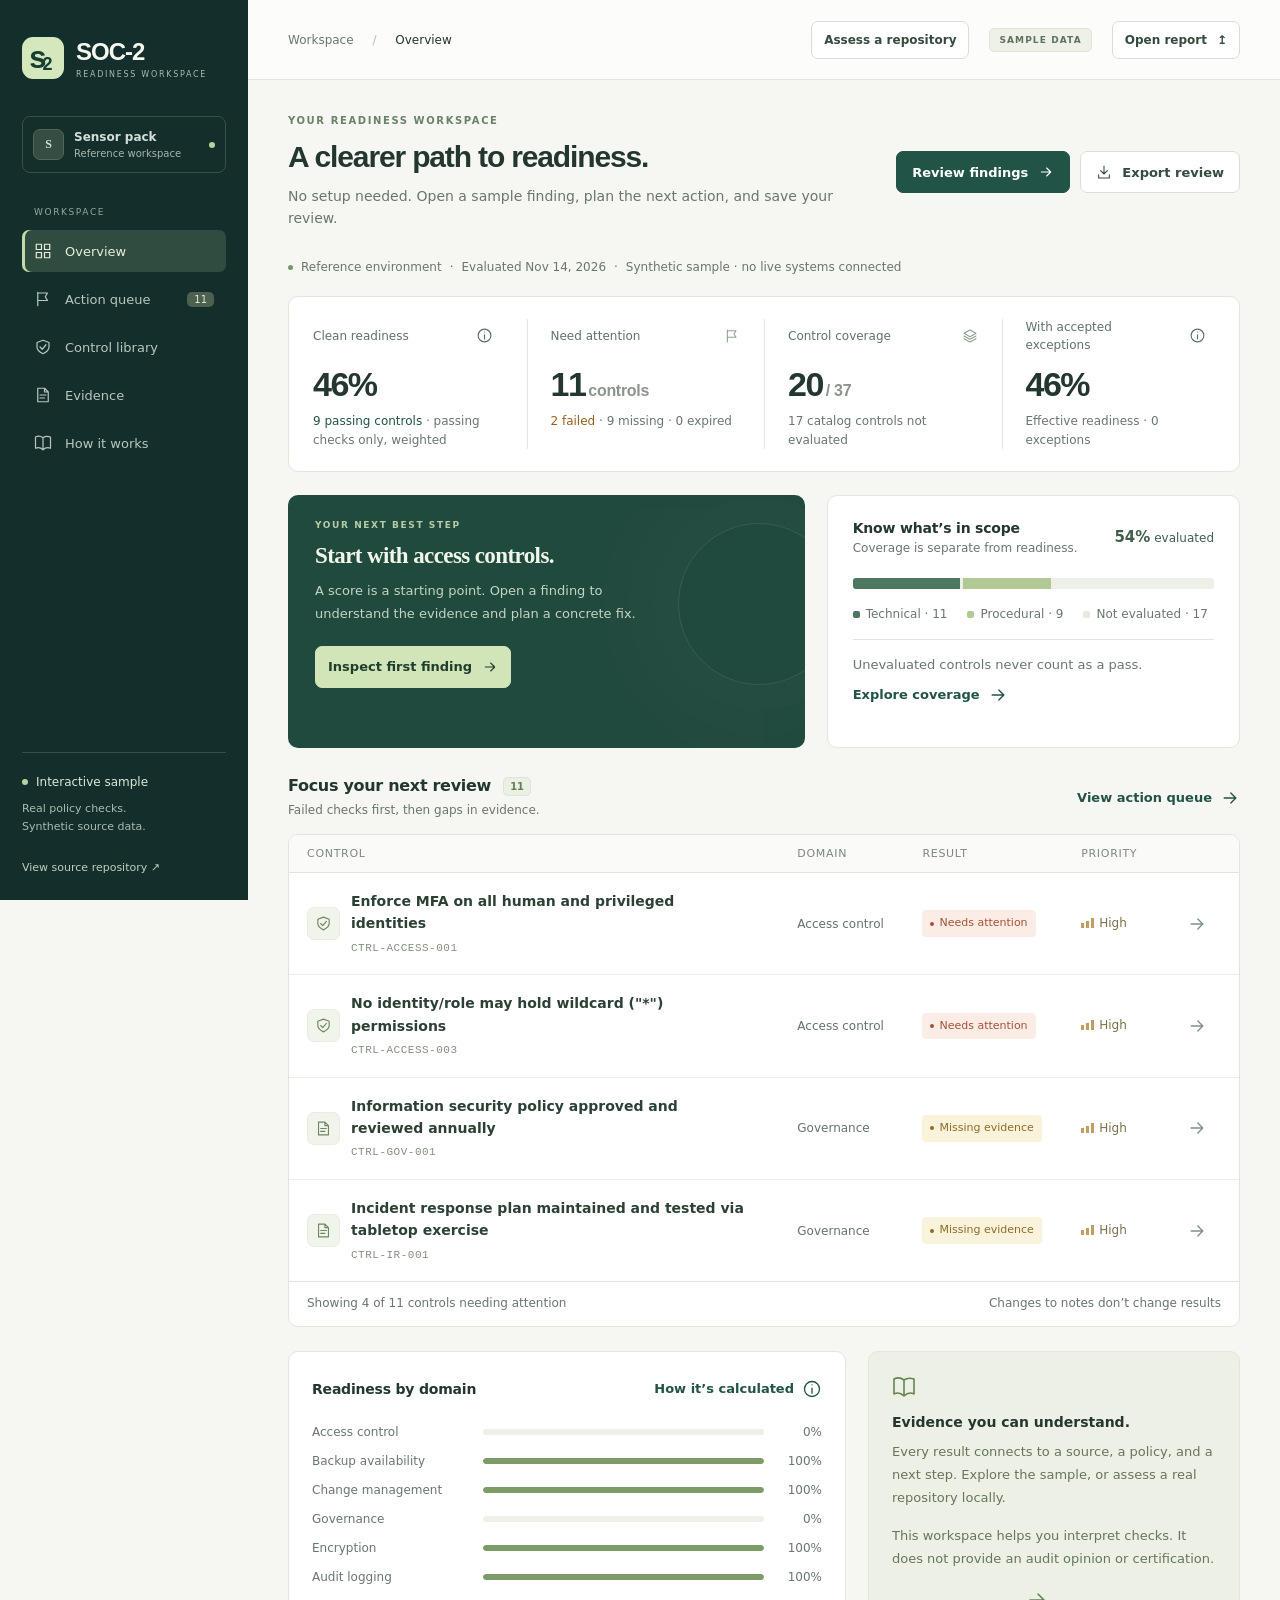
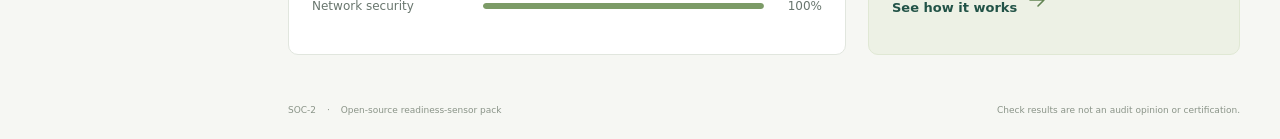
==== demo/index.html @ d4398d5b "Add private local GitHub repository assessment workflow" ====
<!doctype html>
<html lang="en">
<head>
  <meta charset="utf-8">
  <meta name="viewport" content="width=device-width, initial-scale=1">
  <meta name="theme-color" content="#142e2b">
  <meta name="description" content="A clear path from policy findings to your next fix. Explore the SOC-2 readiness-sensor pack with traceable sample evidence.">
  <title>SOC-2 · Readiness workspace</title>
  <link rel="icon" href="./favicon.svg" type="image/svg+xml">
  <link rel="stylesheet" href="./styles.css">
  <script type="module" src="./app.js"></script>
</head>
<body>
  <a class="skip-link" href="#main">Skip to workspace</a>
  <aside class="sidebar" aria-label="Workspace navigation">
    <a class="brand" href="#overview"><span class="brand-symbol">s<span>2</span></span><span>SOC-2<span class="brand-sub">READINESS WORKSPACE</span></span></a>
    <div class="workspace-label"><span class="workspace-avatar">S</span><span>Sensor pack<span>Reference workspace</span></span><span class="workspace-dot"></span></div>
    <p class="nav-label">WORKSPACE</p>
    <nav id="navigation"></nav>
    <div class="sidebar-bottom"><div class="sample-mark"><span></span> Interactive sample</div><p>Real policy checks.<br>Synthetic source data.</p><a href="https://github.com/SafetyMP/SOC-2" target="_blank" rel="noreferrer">View source repository <span aria-hidden="true">↗</span></a></div>
  </aside>
  <div class="shell">
    <header class="topbar"><div class="breadcrumb">Workspace <span>/</span> <strong id="breadcrumb">Overview</strong></div><div class="topbar-actions"><button class="button secondary small" data-action="assess">Assess a repository</button><span class="demo-pill" id="mode-pill">SAMPLE DATA</span><button class="button secondary small" id="import-button">Open report <span aria-hidden="true">↥</span></button><input id="import-file" type="file" accept="application/json,.json" hidden></div></header>
    <main id="main" tabindex="-1"><div class="loading">Opening your readiness workspace…</div></main>
    <footer class="page-footer"><span>SOC-2 <span class="footer-dot">·</span> Open-source readiness-sensor pack</span><span>Check results are not an audit opinion or certification.</span></footer>
  </div>
  <dialog id="detail" aria-labelledby="detail-title"></dialog>
  <dialog id="help" aria-labelledby="help-title"></dialog>
  <div id="toast" role="status" aria-live="polite"></div>
  <noscript><p class="no-script">Enable JavaScript to explore this workspace. The <a href="./data/sample-report.json">sample report</a> is also available as JSON.</p></noscript>
</body>
</html>
---- demo/styles.css ----
:root{--ink:#243630;--muted:#69766e;--green:#225347;--lime:#d2e6ba;--paper:#f6f7f3;--line:#e1e6de;--white:#fff;--amber:#92601e;--red:#a14335;--sidebar:248px;font-family:system-ui,-apple-system,BlinkMacSystemFont,'Segoe UI',sans-serif;color:var(--ink);font-synthesis:none;background:var(--paper)}*{box-sizing:border-box}body{margin:0}button,input,select,textarea{font:inherit}button,a,input,select,textarea{-webkit-tap-highlight-color:transparent}button,a{touch-action:manipulation}button{cursor:pointer}a{color:inherit}button:focus-visible,a:focus-visible,input:focus-visible,select:focus-visible,textarea:focus-visible{outline:3px solid #6d9684;outline-offset:4px}button:disabled{cursor:default}svg{width:20px;height:20px;flex-shrink:0;vertical-align:middle;fill:none;stroke:currentColor;stroke-width:1.6;stroke-linecap:round;stroke-linejoin:round}.sidebar{position:fixed;inset:0 auto 0 0;width:var(--sidebar);background:#142e2b;color:#d4dfd9;display:flex;flex-direction:column;padding:37px 22px 26px;z-index:10}.brand{display:flex;gap:12px;align-items:center;text-decoration:none;font-family:Manrope,sans-serif;font-weight:750;font-size:24px;color:#f6f8ef;letter-spacing:-1px}.brand-symbol{height:42px;width:42px;background:#d4e7bd;color:#183e32;border-radius:11px;display:flex;align-items:center;justify-content:center;font-weight:800;font-size:31px;letter-spacing:-4px;padding-right:4px}.brand-symbol span{font-size:18px;transform:translateY(6px);letter-spacing:0}.brand-sub{display:block;font:8px system-ui,-apple-system,BlinkMacSystemFont,'Segoe UI',sans-serif;letter-spacing:1.7px;margin-top:4px;color:#a6bbb1}.workspace-label{margin:37px 0 34px;display:flex;align-items:center;gap:10px;border:1px solid #38504a;border-radius:8px;padding:12px 10px;font-size:12px;font-weight:600}.workspace-label>span:nth-child(2)>span{display:block;color:#a5b8af;font-size:10px;font-weight:400;margin-top:4px}.workspace-avatar{background:#344e43;border:1px solid #526657;border-radius:7px;width:31px;height:31px;display:grid;place-items:center;font-family:Manrope}.workspace-dot,.sample-mark span{width:6px;height:6px;border-radius:50%;background:#b6d29e;margin-left:auto}.nav-label{font-size:9px;color:#91a99e;letter-spacing:1.6px;margin:0 12px 13px}nav{display:grid;gap:6px}nav a{display:flex;gap:13px;align-items:center;text-decoration:none;font-size:13px;padding:12px;border-radius:7px;color:#b7c7be}nav a:hover{background:#223e36;color:white}nav a.active{background:#304b40;color:#e6efda;box-shadow:inset 3px 0 #c4dba9}nav a svg{width:18px;height:18px}nav .count{font-size:10px;margin-left:auto;background:#4e6050;color:#e5edda;padding:2px 7px;border-radius:5px}.sidebar-bottom{margin-top:auto;border-top:1px solid #375047;padding-top:22px}.sample-mark{font-size:12px;color:#dde8d6;display:flex;gap:8px;align-items:center}.sample-mark span{margin:0}.sidebar-bottom p{font-size:11px;line-height:1.7;color:#a9bcb0}.sidebar-bottom a{display:flex;justify-content:space-between;font-size:11px;text-decoration:none;color:#bdd1bd;margin-top:24px}.shell{margin-left:var(--sidebar)}.topbar{height:80px;display:flex;justify-content:space-between;align-items:center;padding:0 40px;border-bottom:1px solid var(--line);background:rgba(255,255,255,.65)}.breadcrumb{font-size:12px;color:var(--muted)}.breadcrumb span{margin:0 15px;color:#b6bfb7}.breadcrumb strong{font-weight:500;color:var(--ink)}.topbar-actions{display:flex;align-items:center;gap:20px}.demo-pill{font-size:9px;letter-spacing:1.1px;font-weight:700;color:#5e725e;background:#edf1e7;border:1px solid #dde5d5;border-radius:5px;padding:6px 9px}.button{border:1px solid var(--green);background:var(--green);color:white;border-radius:7px;display:inline-flex;gap:10px;align-items:center;justify-content:center;padding:11px 15px;font-size:12px;font-weight:550;text-decoration:none;transition:background .15s,transform .15s}.button:hover{background:#163e32;transform:translateY(-1px)}.button.secondary{background:white;border-color:#d8dfd5;color:#344b3e}.button.secondary:hover{background:#eff3eb}.button.small{padding:8px 12px;font-size:11px}.button.light{background:#d1e5b9;color:#203d2c;border-color:#d1e5b9}.button.light:hover{background:#e0efcf}.button svg{width:16px;height:16px}.text-button{border:0;background:none;padding:4px 0;color:var(--green);font-size:12px;font-weight:600;text-decoration:none;display:inline-flex;align-items:center;gap:8px}.text-button:hover{text-decoration:underline}main{max-width:1512px;margin:auto;padding:35px 40px 30px;min-height:calc(100vh - 136px)}.eyebrow{font-size:10px;letter-spacing:1.6px;font-weight:600;color:#68826b;margin:0 0 12px;text-transform:uppercase}.page-heading{display:flex;align-items:center;justify-content:space-between;gap:18px;margin-bottom:28px}.page-heading h1{font-family:Manrope,sans-serif;font-size:30px;font-weight:650;letter-spacing:-1.15px;margin:0 0 9px;line-height:1.25}.page-heading p{font-size:12px;color:var(--muted);margin:0;line-height:1.6}.heading-actions{display:flex;gap:10px;flex-shrink:0}.snapshot-line{display:flex;gap:8px;align-items:center;font-size:10px;color:var(--muted);margin:0 0 18px}.snapshot-line .dot{width:5px;height:5px;background:#76976b;border-radius:50%}.metrics{display:grid;grid-template-columns:repeat(4,minmax(0,1fr));background:white;border:1px solid var(--line);border-radius:10px;margin-bottom:23px;overflow:hidden}.metric{padding:21px 24px;position:relative}.metric+.metric:before{content:'';position:absolute;left:0;top:22px;bottom:22px;border-left:1px solid var(--line)}.metric-label{display:flex;align-items:center;justify-content:space-between;font-size:11px;color:#607267;margin-bottom:17px;gap:8px}.metric-label svg{width:16px;color:#8fa08f}.metric-value{font-family:Manrope,sans-serif;font-size:34px;font-weight:600;letter-spacing:-1.5px;line-height:1;margin-bottom:11px}.metric-value span{font-size:16px;color:#8b958b;letter-spacing:-.3px;margin-left:3px}.metric-note{font-size:10px;color:var(--muted);line-height:1.5}.metric-note .warm{color:var(--amber)}.metric-note .good{color:var(--green)}.hero-grid{display:grid;grid-template-columns:1.25fr 1fr;gap:22px;margin-bottom:28px}.focus-card{background:#214a3e;border-radius:10px;color:#f0f6e9;padding:25px 27px;position:relative;overflow:hidden;min-height:213px}.focus-card:after{content:'';position:absolute;width:160px;height:160px;border:1px solid #62806a;border-radius:50%;right:-35px;top:28px;opacity:.35;box-shadow:0 0 0 25px #ffffff05,0 0 0 50px #ffffff04,0 0 0 75px #ffffff03;pointer-events:none}.focus-card .eyebrow{color:#b5cda7;font-size:9px;position:relative;z-index:1}.focus-card h2{font-family:Manrope;font-weight:550;font-size:23px;letter-spacing:-.6px;margin:13px 0 10px;position:relative;z-index:1}.focus-card p{font-size:12px;line-height:1.8;color:#c3d4c5;max-width:345px;margin:0 0 20px;position:relative;z-index:1}.focus-card .button{position:relative;z-index:1;font-size:11px;padding:9px 12px}.panel{border:1px solid var(--line);border-radius:10px;background:white;overflow:hidden}.coverage-card{padding:24px 25px}.panel-heading{display:flex;align-items:center;justify-content:space-between;gap:15px}.panel-heading h2{font-size:14px;font-weight:600;letter-spacing:-.2px;margin:0}.panel-heading p{font-size:10px;color:var(--muted);margin:5px 0 0}.coverage-total{font-size:12px;color:#425e4a}.coverage-total strong{font-size:15px}.coverage-bar{height:11px;background:#edf0e8;display:flex;border-radius:3px;overflow:hidden;margin:23px 0 18px;gap:3px}.coverage-bar span{background:#4c785f}.coverage-bar span:nth-child(2){background:#b1c994}.legend{display:flex;flex-wrap:wrap;gap:12px 20px;font-size:10px;color:var(--muted)}.legend span{display:flex;align-items:center;gap:6px}.legend i{width:7px;height:7px;background:#4c785f;border-radius:2px}.legend span:nth-child(2) i{background:#b1c994}.legend span:nth-child(3) i{background:#e6ebdf}.coverage-card>.muted{border-top:1px solid var(--line);padding-top:15px;margin-top:18px;font-size:10px;line-height:1.6}.muted{color:var(--muted)}.section-heading{display:flex;justify-content:space-between;align-items:center;gap:10px;margin-bottom:14px}.section-heading h2{font-size:16px;font-weight:600;letter-spacing:-.3px;margin:0}.section-heading p{color:var(--muted);font-size:11px;margin:6px 0 0}.section-heading .number{font-size:10px;border:1px solid #dee4d8;background:#eaf0e3;color:#667c55;border-radius:5px;padding:3px 6px;margin-left:7px;vertical-align:middle}.table-wrap{overflow-x:auto}.control-table{width:100%;border-collapse:collapse;text-align:left}.control-table th{background:#fafbf8;color:#7b897e;font-size:9px;font-weight:500;letter-spacing:.7px;text-transform:uppercase;padding:12px 18px;border-bottom:1px solid var(--line)}.control-table td{padding:17px 18px;border-bottom:1px solid #edf0e9;font-size:11px;color:#647467}.control-table tr:last-child td{border-bottom:0}.control-table tr:hover td{background:#fafcf7}.control-title{border:0;background:none;padding:0;text-align:left;font-size:12px;font-weight:550;color:#2c4134;max-width:400px;line-height:1.5}.control-title:hover{color:#527d3c;text-decoration:underline}.control-id{display:block;font-size:9px;letter-spacing:.5px;color:#82907f;font-family:monospace;margin-top:5px}.control-title-row{display:flex;align-items:center;gap:11px}.control-icon{height:33px;width:33px;background:#f1f4eb;border:1px solid #e7eddf;border-radius:7px;color:#6d8660;display:grid;place-items:center;flex-shrink:0}.control-icon svg{width:17px;height:17px}.status{display:inline-flex;align-items:center;gap:5px;white-space:nowrap;font-size:9px;font-weight:500;padding:5px 7px;border-radius:4px;background:#f0f2ed;color:#62735d}.status:before{content:'';height:4px;width:4px;border-radius:50%;background:currentColor}.status.fail{color:#a35136;background:#fbede5}.status.missing,.status.expired{color:#8e6b24;background:#faf3dc}.status.pass{color:#44704b;background:#edf4e7}.status.exception{color:#655992;background:#efedf7}.status.unwired{color:#778376;background:#f0f2ee}.criticality{display:inline-flex;align-items:center;gap:5px;font-size:10px;color:#7c6f4c}.criticality i{display:inline-flex;align-items:end;gap:2px;height:10px}.criticality b{display:block;width:3px;background:#c19d60;height:5px}.criticality b:nth-child(2){height:7px}.criticality b:nth-child(3){height:10px}.criticality.medium b:last-child{background:#e4e6dd}.row-open{border:0;background:none;color:#7f9180;padding:8px}.row-open:hover{color:var(--green)}.table-footer{display:flex;justify-content:space-between;align-items:center;padding:12px 18px;border-top:1px solid var(--line);font-size:10px;color:var(--muted)}.bottom-grid{display:grid;grid-template-columns:1.5fr 1fr;gap:22px;margin-top:24px}.domain-panel{padding:23px}.domain-list{display:grid;gap:15px;margin-top:22px}.domain-row{display:grid;grid-template-columns:145px 1fr 42px;align-items:center;gap:16px;font-size:10px;color:var(--muted)}.mini-bar{height:6px;background:#edf0e7;border-radius:10px;overflow:hidden}.mini-bar span{display:block;height:100%;background:#7c9b67;border-radius:10px}.domain-row strong{font-size:10px;text-align:right;font-weight:500}.explain-card{background:#edf1e5;border:1px solid #e0e8d4;border-radius:10px;padding:23px;display:flex;flex-direction:column}.explain-card svg{color:#638453;width:24px;height:24px;margin-bottom:15px}.explain-card h2{font-size:14px;font-weight:550;margin:0 0 10px}.explain-card p{font-size:11px;color:#65755e;line-height:1.8;margin:0 0 14px}.explain-card .text-button{margin-top:auto}.page-footer{max-width:1512px;display:flex;justify-content:space-between;gap:20px;margin:auto;padding:20px 40px 24px;font-size:9px;color:#8a9488}.footer-dot{padding:0 8px}.filter-bar{display:flex;align-items:center;gap:12px;padding:16px;border-bottom:1px solid var(--line);flex-wrap:wrap}.search-wrap{flex:1;min-width:200px;position:relative}.search-wrap svg{position:absolute;left:12px;top:11px;width:16px;color:#85957f}.search-wrap input{width:100%;padding:10px 12px 10px 36px;border:1px solid #dfe5d9;border-radius:6px;background:#fcfdfb;font-size:11px;color:var(--ink)}select{background:white;color:var(--ink);border:1px solid #dfe5d9;border-radius:6px;padding:9px 28px 9px 10px;font-size:11px;max-width:100%}.tabs{display:flex;gap:7px;margin-bottom:20px;flex-wrap:wrap}.tab{border:1px solid #dfe5d9;background:white;border-radius:6px;padding:8px 12px;color:#61725b;font-size:11px}.tab.active{border-color:#698759;background:#eaf1e1;color:#3b5f34}.empty{padding:65px 20px;text-align:center}.empty h2{font-size:20px;font-weight:550}.empty p{font-size:12px;color:var(--muted);margin-bottom:22px}.notice{border:1px solid #e2e8d9;background:#eef3e7;border-radius:8px;padding:15px 18px;font-size:11px;color:#59704c;line-height:1.7;margin-bottom:22px;display:flex;gap:12px}.notice svg{margin-top:1px;flex-shrink:0}.evidence-cards,.guide-grid{display:grid;grid-template-columns:repeat(3,minmax(0,1fr));gap:18px}.evidence-card,.guide-card{padding:23px}.evidence-card h2,.guide-card h2{font-size:15px;font-weight:550;line-height:1.5;margin:14px 0 8px}.evidence-card p,.guide-card p{font-size:11px;color:var(--muted);line-height:1.8}.evidence-card>svg,.guide-card>svg{color:#658358;width:24px;height:24px}.evidence-value{font-family:Manrope;font-size:34px;margin:20px 0 6px}.info-list{margin:20px 0 0;padding:0;list-style:none;display:grid;gap:12px;font-size:11px}.info-list li{display:flex;justify-content:space-between;gap:12px;border-bottom:1px solid #eef0e9;padding-bottom:12px}.info-list li span{color:var(--muted)}.guide-step{font-family:Manrope;font-size:11px;color:#839978;margin-bottom:10px}.guide-card pre,.code-block{padding:13px;border:1px solid var(--line);background:#f5f7f1;border-radius:6px;font-size:10px;overflow:auto;line-height:1.8;white-space:pre-wrap;overflow-wrap:anywhere}.guide-note{margin-top:25px;padding:25px}.guide-note h2{font-size:16px;font-weight:550}.guide-note p,.guide-note li{font-size:12px;line-height:1.8;color:var(--muted)}.guide-note li{margin-bottom:8px}dialog{border:1px solid #d9e1d2;border-radius:14px;background:#fff;color:var(--ink);padding:0;width:min(690px,calc(100% - 32px));max-height:90vh;box-shadow:0 25px 80px #102e2840}dialog::backdrop{background:#0e211c70;backdrop-filter:blur(3px)}.dialog-header{padding:25px 28px;border-bottom:1px solid var(--line);position:sticky;top:0;background:#fff;z-index:2}.dialog-top{display:flex;align-items:center;justify-content:space-between;margin-bottom:12px}.dialog-header h2{font:600 23px/1.4 Manrope,sans-serif;letter-spacing:-.5px;margin:0}.close-button{border:1px solid var(--line);background:white;border-radius:6px;width:31px;height:31px;display:grid;place-items:center;color:#61745a}.close-button:hover{background:#eef2e8}.dialog-body{padding:25px 28px}.dialog-body h3{font-size:12px;margin:24px 0 10px}.dialog-body h3:first-child{margin-top:0}.dialog-body p,.finding-list{font-size:12px;color:#657660;line-height:1.8}.finding-list{padding:13px 15px 13px 30px;background:#faf5e9;border:1px solid #f0e6cb;border-radius:7px;overflow-wrap:anywhere}.finding-list li+li{margin-top:8px}.next-action{padding:17px;background:#f0f5e9;border-radius:7px;border-left:3px solid #8da976}.next-action h3{margin:0 0 7px}.next-action p{margin:0}.metadata{display:grid;grid-template-columns:120px 1fr;font-size:11px;gap:12px;margin:0}.metadata dt{color:#7d8c75}.metadata dd{margin:0;overflow-wrap:anywhere;line-height:1.6}.metadata dd a{color:#376047}.metadata code{font-size:10px}.local-review{border-top:1px solid var(--line);margin-top:25px;padding-top:2px}.form-row{display:grid;grid-template-columns:1fr 1fr;gap:15px}.field{display:flex;flex-direction:column;gap:7px;font-size:11px;margin-bottom:15px;color:#64755d}.field input,.field textarea,.field select{border:1px solid #dbe3d3;border-radius:6px;padding:10px;font-size:12px;width:100%;background:white;color:var(--ink)}.field textarea{min-height:85px;resize:vertical}.review-note{font-size:10px!important}.dialog-actions{display:flex;justify-content:space-between;align-items:center;gap:12px;margin-top:18px}.help-body{padding:28px}.help-body h2{font-family:Manrope;font-size:22px;letter-spacing:-.5px}.help-body p{font-size:12px;color:var(--muted);line-height:1.8}.help-header{display:flex;justify-content:space-between;gap:15px}.help-body .info-list{font-size:12px;margin-bottom:20px}#toast{position:fixed;bottom:25px;left:calc(50% + 100px);transform:translateX(-50%);background:#1d3e32;color:#f4f7ef;padding:13px 20px;border-radius:8px;box-shadow:0 5px 20px #0002;font-size:12px;max-width:85%;z-index:100;opacity:0;pointer-events:none;transition:opacity .2s}#toast.visible{opacity:1}.loading{padding:80px 20px;color:var(--muted);text-align:center;font-size:14px}.skip-link{position:fixed;top:-80px;left:20px;z-index:200;background:white;padding:12px;border-radius:6px}.skip-link:focus{top:15px}.no-script{position:fixed;inset:100px 30px auto 280px;background:#fff3dc;padding:20px;z-index:20}.full-width{grid-column:1/-1}
@media(min-width:1550px){main{padding-top:45px}.page-heading h1{font-size:34px}.metric{padding:25px 30px}.hero-grid{grid-template-columns:1.3fr 1fr}.focus-card{min-height:230px;padding:30px}.control-table td{padding-top:20px;padding-bottom:20px}}
@media(max-width:1180px){:root{--sidebar:215px}.sidebar{padding-left:17px;padding-right:17px}.topbar{padding:0 27px}main{padding:30px 27px}.metric{padding:19px 16px}.hero-grid{gap:16px;grid-template-columns:1.15fr 1fr}.focus-card{padding:23px}.page-heading h1{font-size:27px}.heading-actions .button{font-size:11px;padding:10px}.control-table th,.control-table td{padding-left:14px;padding-right:14px}.control-icon{display:none}.bottom-grid{gap:16px}.domain-row{grid-template-columns:115px 1fr 35px;gap:10px}.page-footer{padding:20px 27px}.evidence-cards,.guide-grid{gap:12px}.guide-card,.evidence-card{padding:18px}}
@media(max-width:900px){:root{--sidebar:185px}.brand{font-size:21px}.brand-sub{font-size:6px}.brand-symbol{width:36px;height:36px}.sidebar{padding:26px 13px}.workspace-label{padding:10px 7px}.workspace-label>span:nth-child(2)>span{font-size:8px}nav a{gap:9px;font-size:12px;padding:11px 9px}.topbar{height:68px;padding:0 22px}.topbar-actions{gap:10px}.breadcrumb{font-size:10px}.breadcrumb span{margin:0 8px}main{padding:27px 22px}.page-heading{align-items:flex-start}.page-heading h1{font-size:25px}.page-heading p{font-size:11px}.heading-actions{flex-direction:column}.metrics{grid-template-columns:repeat(2,1fr)}.metric:nth-child(3),.metric:nth-child(4){border-top:1px solid var(--line)}.metric:nth-child(3):before{display:none}.hero-grid,.bottom-grid{grid-template-columns:1fr}.coverage-card{padding:22px}.control-table .domain-col{display:none}.evidence-cards,.guide-grid{grid-template-columns:1fr}.page-footer{flex-direction:column;gap:8px}.focus-card{min-height:200px}.sidebar-bottom a{font-size:10px}.status{font-size:8px}}
@media(max-width:640px){:root{--sidebar:0px}.sidebar{position:static;width:100%;padding:16px 18px 0}.brand{font-size:22px;margin-bottom:17px}.brand-sub{font-size:7px}.brand-symbol{width:35px;height:35px}.workspace-label,.nav-label,.sidebar-bottom{display:none}nav{display:flex;overflow-x:auto;gap:4px;padding-bottom:10px}nav a{font-size:10px;gap:5px;white-space:nowrap;padding:9px 10px}nav a svg{width:14px;height:14px}nav a.active{box-shadow:none}nav .count{font-size:8px;padding:1px 5px}.shell{margin-left:0}.topbar{height:57px;padding:0 18px}.topbar-actions{gap:8px}.demo-pill{font-size:7px;padding:5px}.topbar .button{font-size:10px;padding:7px}.breadcrumb{font-size:10px}.breadcrumb span{margin:0 6px}main{padding:24px 18px 15px}.page-heading{flex-direction:column;gap:17px;margin-bottom:20px}.page-heading h1{font-size:27px}.heading-actions{flex-direction:row}.eyebrow{font-size:9px;margin-bottom:10px}.metric{padding:18px}.metric-label{font-size:10px;margin-bottom:14px}.metric-value{font-size:30px}.metric-note{font-size:9px}.metrics{margin-bottom:18px}.hero-grid{gap:18px;margin-bottom:24px}.focus-card h2{font-size:23px}.control-table th,.control-table td{padding:13px 12px}.control-title{font-size:11px}.control-table .criticality-col{display:none}.control-id{font-size:8px}.control-table td:last-child,.control-table th:last-child{padding-left:2px;padding-right:6px}.row-open{padding:4px}.status{font-size:8px;padding:4px 5px;white-space:normal;max-width:100px}.section-heading h2{font-size:15px}.section-heading .text-button{font-size:10px}.section-heading p{font-size:10px}.page-footer{padding:20px 18px;font-size:8px}.dialog-header{padding:20px}.dialog-header h2{font-size:20px}.dialog-body{padding:20px}.form-row{grid-template-columns:1fr}.metadata{grid-template-columns:90px 1fr;gap:10px;font-size:10px}.filter-bar{gap:8px}.search-wrap{flex-basis:100%}.filter-bar select{font-size:10px;flex:1;min-width:0}.filter-bar .text-button{font-size:10px}.tabs{gap:5px}.tab{font-size:10px;padding:7px 9px}#toast{left:50%}.table-footer{font-size:9px;gap:10px}.no-script{inset:180px 20px auto}.dialog-actions{flex-wrap:wrap}}
@media(prefers-reduced-motion:reduce){*{transition:none!important;scroll-behavior:auto!important}}

/* First-use polish: readable tasks, visible navigation, and planning first. */
.page-heading p{font-size:14px;max-width:650px}
.metric-label{font-size:12px;margin-bottom:13px;line-height:1.5}
.metric-note{font-size:12px;line-height:1.6}
.info-button{border:0;background:transparent;color:#59725e;min-width:36px;min-height:36px;display:grid;place-items:center;padding:5px;border-radius:6px;flex-shrink:0}
.info-button:hover{background:#edf3e7}
.metric-label .info-button svg{color:inherit;width:17px;height:17px}
.snapshot-line{font-size:12px;line-height:1.7;flex-wrap:wrap}
.focus-card p,.coverage-card>.muted{font-size:13px}
.focus-card .button,.button,.text-button{font-size:13px}
.button{min-height:42px}
.button.small{font-size:12px;min-height:38px}
.legend,.panel-heading p{font-size:12px}
.coverage-total{font-size:12px;text-align:right;line-height:1.5}
.coverage-card{display:flex;flex-direction:column;justify-content:center}
.coverage-card .text-button{display:inline-flex;margin-top:5px}
.control-title{font-size:14px;line-height:1.6}
.control-table th{font-size:11px}
.control-table td{font-size:12px}
.control-id{font-size:11px;line-height:1.6}
.status{font-size:11px;line-height:1.5;padding:5px 8px}
.criticality{font-size:12px}
.row-open,.close-button{min-width:44px;min-height:44px}
.section-heading p,.table-footer{font-size:12px;line-height:1.6}
.table-footer{flex-wrap:wrap}
.domain-row,.domain-row strong{font-size:12px}
.domain-row{grid-template-columns:155px 1fr 42px}
.explain-card p,.notice,.evidence-card p,.guide-card p{font-size:13px;line-height:1.8}
.filter-bar{gap:10px}
.search-wrap{flex-basis:100%}
.search-wrap input{font-size:14px;min-height:44px}
.search-wrap svg{top:14px}
select{font-size:13px;min-height:44px}
.tab{min-height:42px;font-size:12px}
.plan-summary{display:flex;align-items:center;flex-wrap:wrap;gap:5px 10px;font-size:12px;line-height:1.5;margin-top:8px;color:#5b6d55}
.plan-badge{display:inline-flex;align-items:center;gap:5px;background:#edf3e7;border-radius:4px;padding:3px 6px;color:#3d6541}
.plan-badge svg{width:13px;height:13px}
.plan-excerpt{flex-basis:100%;color:#65715f;overflow-wrap:anywhere}
.dialog-body p,.finding-list{font-size:14px}
.dialog-body h3{font-size:14px}
.local-review{margin-top:22px;border-top:0;padding:19px;background:#f8faf5;border:1px solid #e2e9da;border-radius:8px}
.local-review h3{margin-top:0}
.field{font-size:13px}
.field input,.field select,.field textarea{font-size:15px;min-height:44px}
.field textarea{min-height:95px}
.review-note{font-size:12px!important;line-height:1.6}
.dialog-actions{flex-wrap:wrap}
.dialog-actions .button{min-height:44px}
.evidence-details{margin-top:22px;border-top:1px solid var(--line);padding-top:5px}
.evidence-details summary{cursor:pointer;padding:15px 0;color:#365b40;font-size:14px;font-weight:550;line-height:1.6}
.evidence-details summary:focus-visible{outline:3px solid #6d9684;outline-offset:3px}
.metadata{font-size:12px;grid-template-columns:130px 1fr}
.metadata code{font-size:11px}
.help-body p{font-size:14px}
.import-error{padding:14px;border:1px solid #e5bca9;border-radius:7px;background:#fff0e9;color:#913d28!important}
.info-list{font-size:12px;line-height:1.6}
.guide-note p,.guide-note li{font-size:14px}
.guide-card pre,.code-block{font-size:12px}
#toast{font-size:14px;line-height:1.6}
@media(max-width:900px){
 .topbar{gap:12px}.topbar-actions{gap:8px}
 .page-heading{flex-direction:column;align-items:flex-start}.heading-actions{flex-direction:row;flex-wrap:wrap}
 .domain-row{grid-template-columns:145px 1fr 40px}
 .control-table .criticality-col{display:none}
 .control-table td{vertical-align:top}
 .status{white-space:normal;min-width:86px;max-width:110px}
}
@media(max-width:640px){
 .sidebar{padding:17px 16px 12px}
 .brand{margin-bottom:15px}
 nav{display:grid;grid-template-columns:repeat(3,minmax(0,1fr));overflow:visible;gap:6px;padding:0}
 nav a{min-height:44px;padding:8px 6px;font-size:12px;gap:6px;white-space:normal;line-height:1.4;justify-content:center}
 nav a:nth-child(4),nav a:nth-child(5){grid-column:auto}
 nav a svg{width:16px;height:16px}nav .count{font-size:10px;margin-left:0}
 .topbar{height:auto;min-height:64px;padding:12px 16px;flex-wrap:wrap}
 .breadcrumb{font-size:12px}.demo-pill{font-size:9px}
 .topbar .button{min-height:44px;font-size:12px}
 main{padding:25px 16px 15px}
 .page-heading h1{font-size:27px}.page-heading p{font-size:14px}
 .heading-actions .button{font-size:13px;min-height:44px;padding:10px 13px}
 .metrics{grid-template-columns:repeat(2,minmax(0,1fr))}
 .metric{padding:16px 14px}.metric-label{font-size:12px;min-height:38px;margin-bottom:8px;align-items:flex-start}
 .metric-label .info-button{min-width:28px;min-height:28px;padding:2px}
 .metric-value{font-size:30px}.metric-value span{font-size:14px}
 .metric-note{font-size:12px}.snapshot-line{font-size:11px}
 .focus-card{padding:22px}.focus-card h2{font-size:24px}.focus-card p{font-size:14px}
 .focus-card .button{min-height:44px;font-size:13px}
 .coverage-card{padding:20px}.coverage-card .panel-heading{align-items:flex-start}
 .coverage-total strong{display:block}.legend{gap:10px;font-size:12px}
 .section-heading{align-items:flex-start;flex-wrap:wrap}.section-heading h2{font-size:17px}.section-heading p{font-size:12px}.section-heading .text-button{font-size:12px;min-height:40px}
 .control-table th,.control-table td{padding:14px 10px}
 .control-table th{font-size:10px}.control-title{font-size:14px}.control-id{font-size:11px;letter-spacing:0}
 .control-table td:last-child,.control-table th:last-child{display:none}
 .status{font-size:11px;min-width:74px;max-width:100px;padding:5px 6px}
 .control-title{min-height:44px}.control-table td:first-child{width:70%}
 .plan-summary{font-size:12px}.plan-badge{font-size:11px}
 .filter-bar{padding:14px}.filter-bar select{flex-basis:calc(50% - 10px);font-size:13px}
 .filter-bar .text-button{font-size:13px;min-height:44px}
 .search-wrap input{font-size:16px}.tab{font-size:12px;min-height:44px;padding:8px 10px}
 .dialog-header{padding:18px}.dialog-header h2{font-size:20px}.dialog-body{padding:18px}
 .dialog-body p,.finding-list{font-size:14px}.local-review{padding:16px}
 .field input,.field select,.field textarea{font-size:16px}
 .metadata{grid-template-columns:95px minmax(0,1fr);font-size:12px;gap:12px}
 .dialog-actions .button{flex-grow:1}.help-body{padding:22px}.help-body .info-list li{flex-direction:column;gap:5px}
 .page-footer{font-size:11px;line-height:1.6}
 #toast{bottom:15px;width:calc(100% - 32px);max-width:none}
}
@media(max-width:360px){
 nav{grid-template-columns:repeat(2,minmax(0,1fr))}nav a:last-child{grid-column:1/-1}
 .topbar-actions{width:100%;justify-content:space-between}
 .metric{padding:14px 10px}.metric-label{gap:2px}.metric-note{font-size:11px}
 .coverage-card .panel-heading{flex-wrap:wrap}.coverage-total strong{display:inline}
 .domain-row{grid-template-columns:120px 1fr 35px;gap:8px}
 .control-table th,.control-table td{padding-left:8px;padding-right:8px}
 .metadata{grid-template-columns:1fr}.metadata dd{padding-bottom:7px}
}

.dialog-header .status{max-width:none;min-width:0;white-space:nowrap}
@media(max-width:640px){nav .count{display:none}.metric-label .info-button{min-width:44px;min-height:44px;margin:-8px -5px -8px 0}}

.metric-label{min-height:36px;align-items:center}

/* Local assessments have persistent provenance and never load external assets. */
.demo-pill.real-mode{background:#dce9f4;color:#254f73;border-color:#bdd3e5}.assessment-banner{background:#edf4f9;border:1px solid #c8dce9;border-radius:12px;padding:18px 22px;margin-bottom:26px;color:#254861}.assessment-banner>div{display:flex;justify-content:space-between;flex-wrap:wrap;gap:8px}.assessment-banner span{font-size:13px;overflow-wrap:anywhere}.assessment-banner p{margin:10px 0 0;font-size:14px;line-height:1.6}.assessment-banner .collection-warning{color:#805314;font-weight:600}.check-scope{background:#edf4f9;padding:14px 18px;border-radius:10px;margin-bottom:22px}.check-scope h3{margin:0 0 7px}.check-scope p{margin:0}.real-workflow{padding:28px;margin-bottom:32px}.real-workflow>p,.real-workflow li p{color:var(--muted);line-height:1.7}.real-workflow ol{padding-left:22px}.real-workflow li{padding-left:8px;margin-top:22px}.real-workflow pre{white-space:pre-wrap;overflow-wrap:anywhere;font-size:13px;line-height:1.8;background:#eef1eb;padding:16px;border-radius:8px}.help-body .real-workflow{padding:0;border:0;box-shadow:none;margin:18px 0 0}.help-body .real-workflow h2{display:none}.help-body .real-workflow>.eyebrow{display:none}.topbar-actions{flex-wrap:wrap;justify-content:flex-end}.control-title-row .control-title{overflow-wrap:anywhere}@media(max-width:680px){.topbar{align-items:flex-start}.topbar-actions{gap:8px}.topbar-actions .demo-pill{order:-1;width:100%;text-align:right;border:0;background:transparent}.real-workflow{padding:20px}.assessment-banner{padding:16px}.metric-value{font-size:38px}}
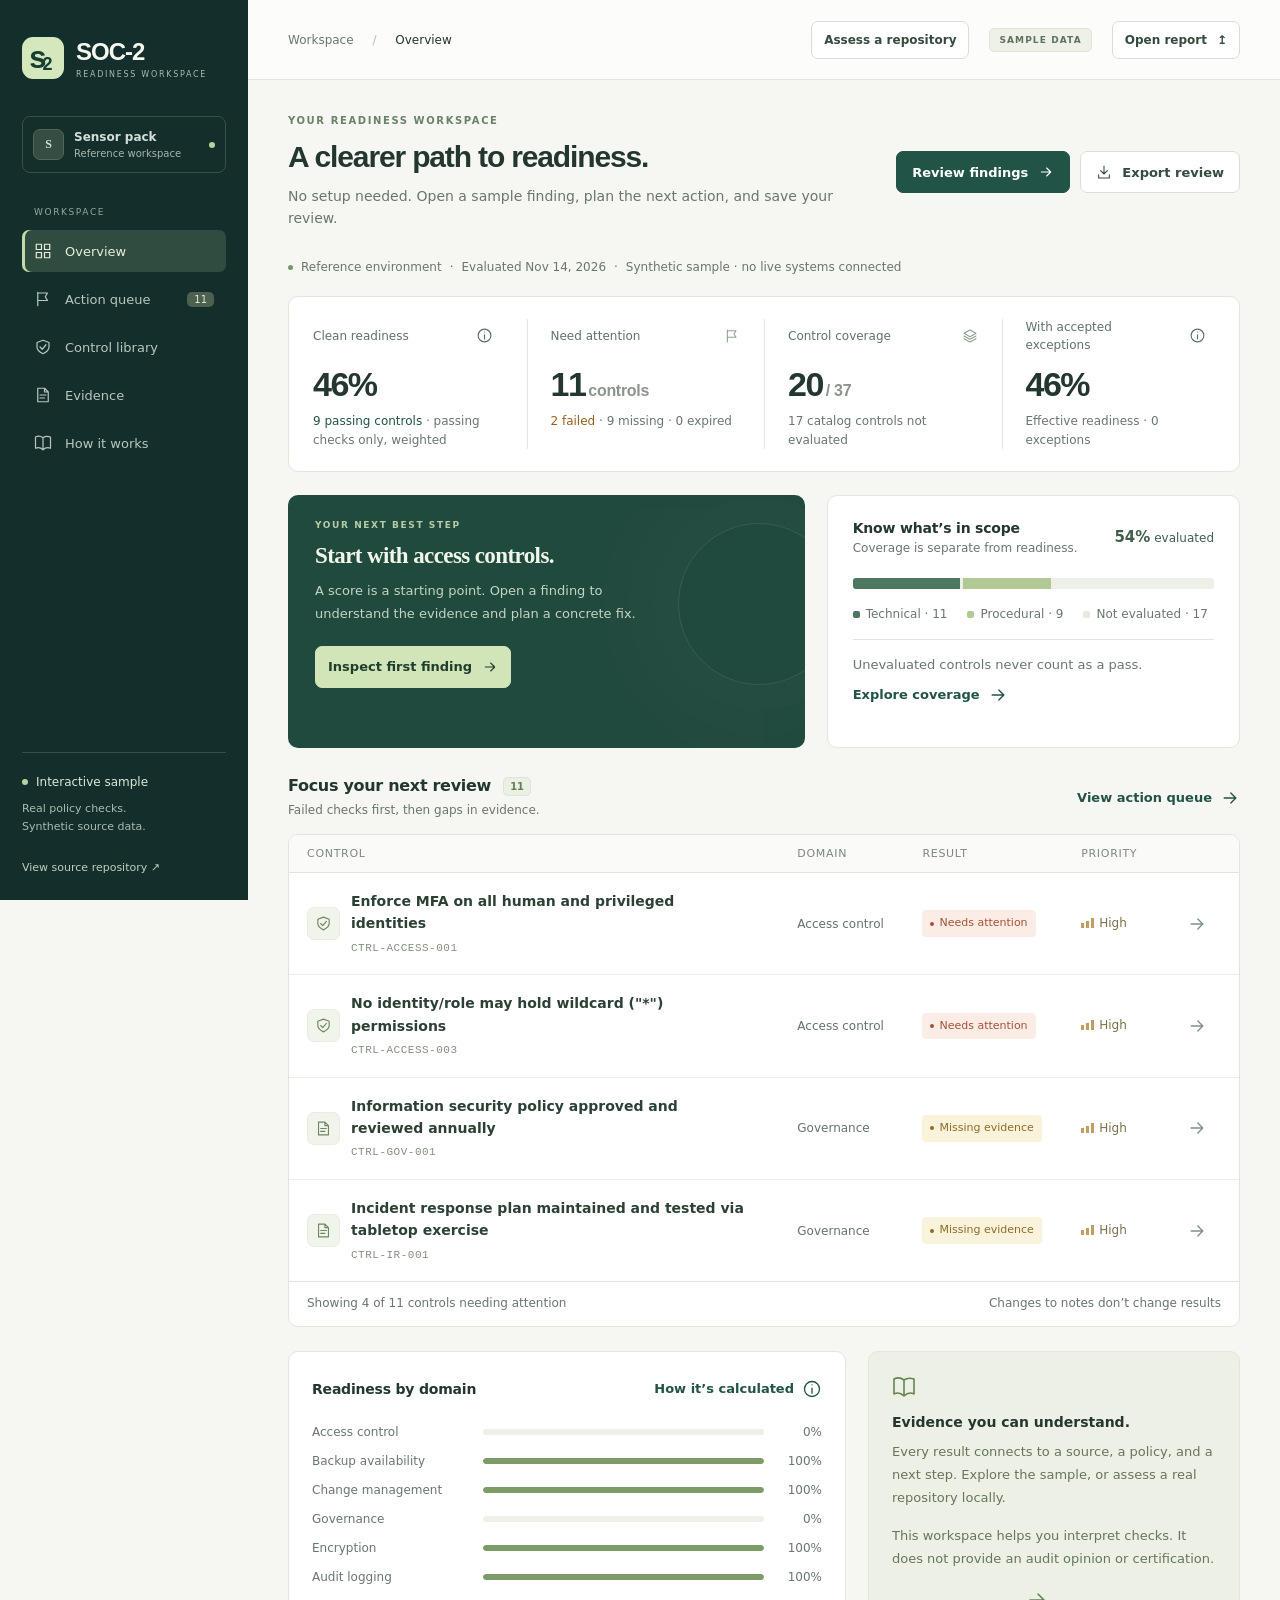
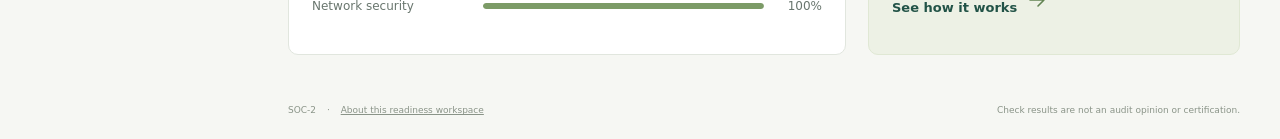
==== commit 1e6c5cbf: "Align repository and public discovery with local readiness workspace" ====
--- a/demo/index.html
+++ b/demo/index.html
@@ -4,8 +4,18 @@
   <meta charset="utf-8">
   <meta name="viewport" content="width=device-width, initial-scale=1">
   <meta name="theme-color" content="#142e2b">
-  <meta name="description" content="A clear path from policy findings to your next fix. Explore the SOC-2 readiness-sensor pack with traceable sample evidence.">
-  <title>SOC-2 · Readiness workspace</title>
+  <meta name="description" content="Explore the SOC-2 readiness workspace with synthetic findings, traceable evidence, and review notes. Assess real GitHub repositories privately on your computer.">
+  <link rel="canonical" href="https://safetymp.github.io/SOC-2/">
+  <meta property="og:type" content="website">
+  <meta property="og:site_name" content="SOC-2 readiness workspace">
+  <meta property="og:title" content="SOC-2 readiness workspace · Interactive sample">
+  <meta property="og:description" content="Explore synthetic policy findings and review notes, then assess a real GitHub repository in a private local workspace.">
+  <meta property="og:url" content="https://safetymp.github.io/SOC-2/">
+  <meta name="twitter:card" content="summary">
+  <meta name="twitter:title" content="SOC-2 readiness workspace · Interactive sample">
+  <meta name="twitter:description" content="Transparent policy findings, local GitHub assessments, and review notes. Public demo data is synthetic.">
+  <link rel="sitemap" type="application/xml" href="./sitemap.xml">
+  <title>SOC-2 readiness workspace · Interactive sample</title>
   <link rel="icon" href="./favicon.svg" type="image/svg+xml">
   <link rel="stylesheet" href="./styles.css">
   <script type="module" src="./app.js"></script>
@@ -21,12 +31,21 @@
   </aside>
   <div class="shell">
     <header class="topbar"><div class="breadcrumb">Workspace <span>/</span> <strong id="breadcrumb">Overview</strong></div><div class="topbar-actions"><button class="button secondary small" data-action="assess">Assess a repository</button><span class="demo-pill" id="mode-pill">SAMPLE DATA</span><button class="button secondary small" id="import-button">Open report <span aria-hidden="true">↥</span></button><input id="import-file" type="file" accept="application/json,.json" hidden></div></header>
-    <main id="main" tabindex="-1"><div class="loading">Opening your readiness workspace…</div></main>
-    <footer class="page-footer"><span>SOC-2 <span class="footer-dot">·</span> Open-source readiness-sensor pack</span><span>Check results are not an audit opinion or certification.</span></footer>
+    <main id="main" tabindex="-1">
+      <section class="panel guide-note">
+        <p class="eyebrow">OPEN-SOURCE POLICY FINDINGS · LOCAL REVIEW</p>
+        <h1>SOC-2 readiness workspace</h1>
+        <p>Explore synthetic policy findings, trace their evidence, and plan the next fix. This interactive sample evaluates 20 of 37 catalog controls; it is not a live assessment or a certification.</p>
+        <p>To assess a real GitHub repository, run the local collector and viewer from your checkout. That separate workflow evaluates three GitHub configuration checks and keeps credentials and evidence local.</p>
+        <p><a href="./about.html">Learn about the project and its assessment scope</a> · <a href="https://github.com/SafetyMP/SOC-2/blob/main/docs/local-github-assessment.md">Set up a local GitHub assessment</a></p>
+        <p role="status">Opening the interactive sample…</p>
+      </section>
+    </main>
+    <footer class="page-footer"><span>SOC-2 <span class="footer-dot">·</span> <a href="./about.html">About this readiness workspace</a></span><span>Check results are not an audit opinion or certification.</span></footer>
   </div>
   <dialog id="detail" aria-labelledby="detail-title"></dialog>
   <dialog id="help" aria-labelledby="help-title"></dialog>
   <div id="toast" role="status" aria-live="polite"></div>
-  <noscript><p class="no-script">Enable JavaScript to explore this workspace. The <a href="./data/sample-report.json">sample report</a> is also available as JSON.</p></noscript>
+  <noscript><p class="no-script">Enable JavaScript for interactive review, or read the <a href="./about.html">project overview</a> and <a href="./data/sample-report.json">synthetic sample report</a> without it.</p></noscript>
 </body>
 </html>
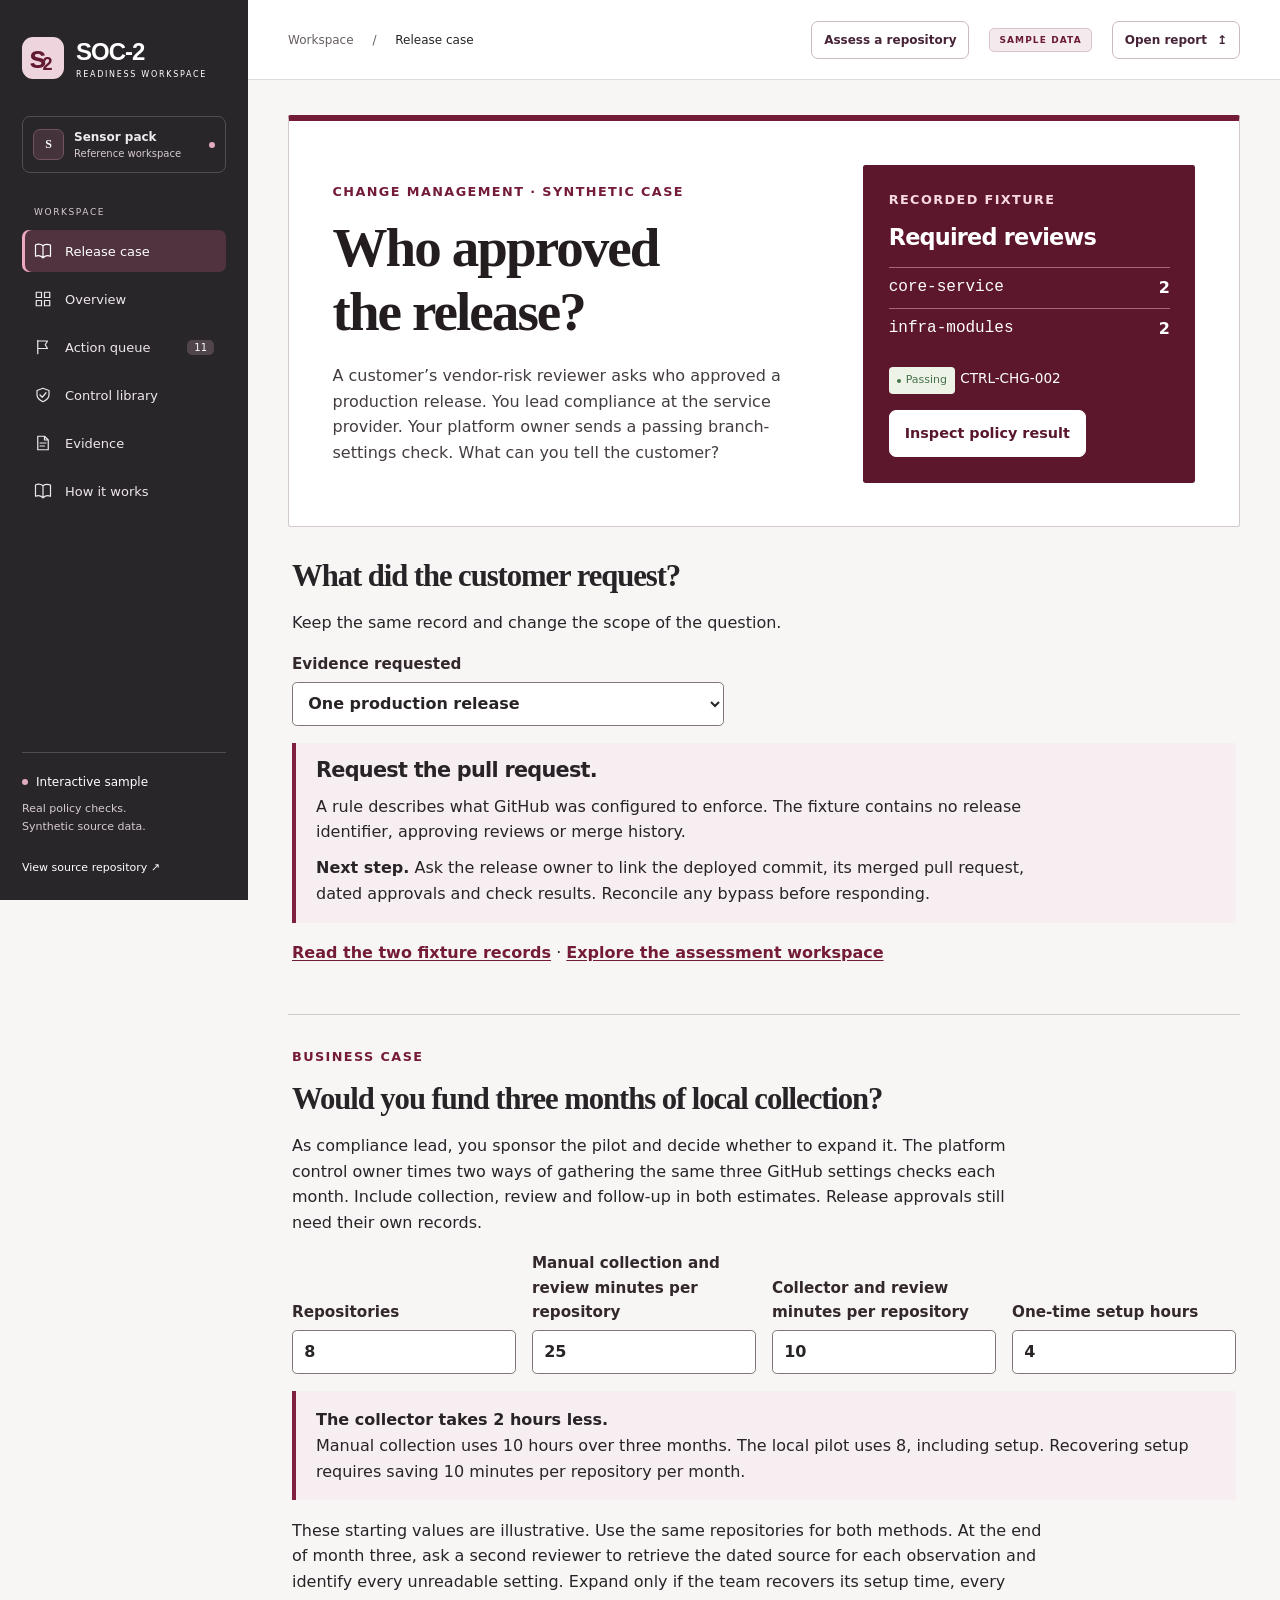
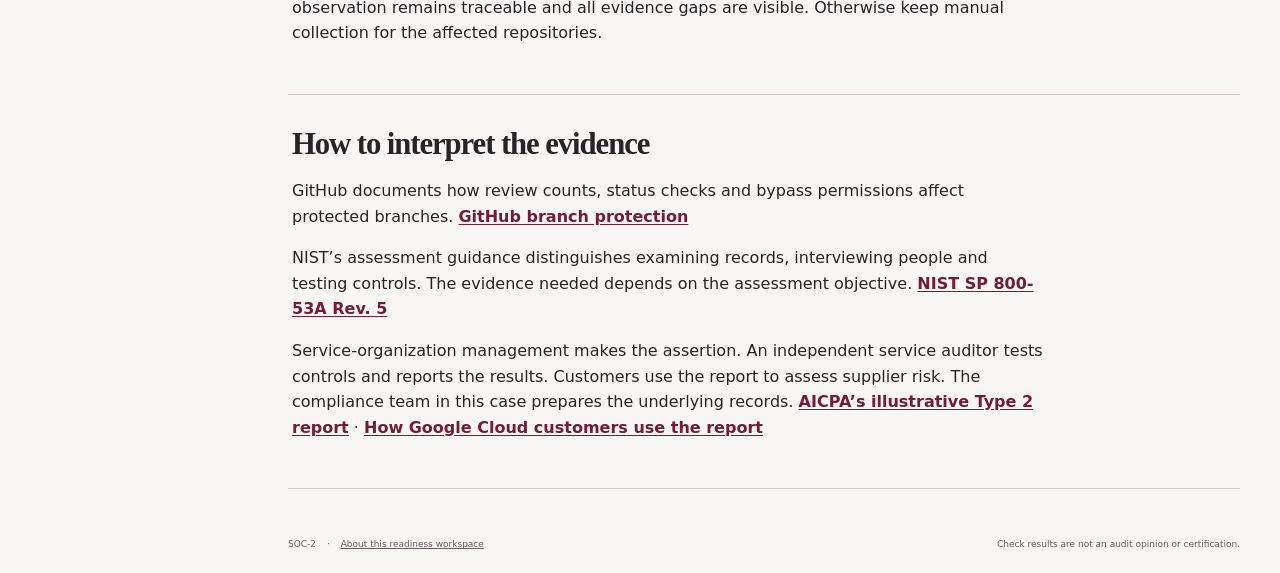
==== commit 69428d6e: "Ask what a passing settings check proves about one release" ====
--- a/demo/index.html
+++ b/demo/index.html
@@ -9,11 +9,11 @@
   <meta property="og:type" content="website">
   <meta property="og:site_name" content="SOC-2 readiness workspace">
   <meta property="og:title" content="SOC-2 readiness workspace · Interactive sample">
-  <meta property="og:description" content="Explore synthetic policy findings and review notes, then assess a real GitHub repository in a private local workspace.">
+  <meta property="og:description" content="Decide what a passing branch-settings check can tell a customer about a production release, then compare manual evidence collection with a local pilot.">
   <meta property="og:url" content="https://safetymp.github.io/SOC-2/">
   <meta name="twitter:card" content="summary">
   <meta name="twitter:title" content="SOC-2 readiness workspace · Interactive sample">
-  <meta name="twitter:description" content="Transparent policy findings, local GitHub assessments, and review notes. Public demo data is synthetic.">
+  <meta name="twitter:description" content="Try the synthetic release evidence case and estimate whether local GitHub collection would save your team time.">
   <link rel="sitemap" type="application/xml" href="./sitemap.xml">
   <title>SOC-2 readiness workspace · Interactive sample</title>
   <link rel="icon" href="./favicon.svg" type="image/svg+xml">
@@ -35,7 +35,7 @@
       <section class="panel guide-note">
         <p class="eyebrow">OPEN-SOURCE POLICY FINDINGS · LOCAL REVIEW</p>
         <h1>SOC-2 readiness workspace</h1>
-        <p>Explore synthetic policy findings, trace their evidence, and plan the next fix. This interactive sample evaluates 20 of 37 catalog controls; it is not a live assessment or a certification.</p>
+        <p>A customer asks who approved a release. Use the synthetic branch-settings evidence to decide what the platform team can send back. This interactive sample evaluates 20 of 37 catalog controls; it is not a live assessment or a certification.</p>
         <p>To assess a real GitHub repository, run the local collector and viewer from your checkout. That separate workflow evaluates three GitHub configuration checks and keeps credentials and evidence local.</p>
         <p><a href="./about.html">Learn about the project and its assessment scope</a> · <a href="https://github.com/SafetyMP/SOC-2/blob/main/docs/local-github-assessment.md">Set up a local GitHub assessment</a></p>
         <p role="status">Opening the interactive sample…</p>
--- a/demo/styles.css
+++ b/demo/styles.css
@@ -129,3 +129,56 @@
 
 /* Local assessments have persistent provenance and never load external assets. */
 .demo-pill.real-mode{background:#dce9f4;color:#254f73;border-color:#bdd3e5}.assessment-banner{background:#edf4f9;border:1px solid #c8dce9;border-radius:12px;padding:18px 22px;margin-bottom:26px;color:#254861}.assessment-banner>div{display:flex;justify-content:space-between;flex-wrap:wrap;gap:8px}.assessment-banner span{font-size:13px;overflow-wrap:anywhere}.assessment-banner p{margin:10px 0 0;font-size:14px;line-height:1.6}.assessment-banner .collection-warning{color:#805314;font-weight:600}.check-scope{background:#edf4f9;padding:14px 18px;border-radius:10px;margin-bottom:22px}.check-scope h3{margin:0 0 7px}.check-scope p{margin:0}.real-workflow{padding:28px;margin-bottom:32px}.real-workflow>p,.real-workflow li p{color:var(--muted);line-height:1.7}.real-workflow ol{padding-left:22px}.real-workflow li{padding-left:8px;margin-top:22px}.real-workflow pre{white-space:pre-wrap;overflow-wrap:anywhere;font-size:13px;line-height:1.8;background:#eef1eb;padding:16px;border-radius:8px}.help-body .real-workflow{padding:0;border:0;box-shadow:none;margin:18px 0 0}.help-body .real-workflow h2{display:none}.help-body .real-workflow>.eyebrow{display:none}.topbar-actions{flex-wrap:wrap;justify-content:flex-end}.control-title-row .control-title{overflow-wrap:anywhere}@media(max-width:680px){.topbar{align-items:flex-start}.topbar-actions{gap:8px}.topbar-actions .demo-pill{order:-1;width:100%;text-align:right;border:0;background:transparent}.real-workflow{padding:20px}.assessment-banner{padding:16px}.metric-value{font-size:38px}}
+
+
+/* Neutral workspace chrome leaves green, amber and red available for control verdicts. */
+:root {--paper: #f7f6f5; --ink: #282327; --muted: #655d61; --line: #dfdadd;}
+.sidebar {background: #29262a; color: #eee9ec;}
+.brand, .brand-sub, .sidebar-bottom a, .sample-mark {color: #fff;}
+.brand-symbol {background: #eed4dc; color: #621932;}
+.workspace-label, .sidebar-bottom {border-color: #544c52;}
+.workspace-avatar {background: #44333b; color: #fff; border-color: #735361;}
+.workspace-label > span:nth-child(2) > span, .nav-label, .sidebar-bottom p {color: #d5cbd0;}
+.workspace-dot, .sample-mark span {background: #e1adbe;}
+nav a {color: #eee7ea;}
+nav a:hover {background: #40363d;}
+nav a.active {background: #51333f; color: #fff; box-shadow: inset 3px 0 #ecaac1;}
+nav .count {background: #50454b; color: #fff;}
+.topbar {background: #fff;}
+.page-footer, .breadcrumb span {color: #655d61;}
+.topbar .secondary {color: #462337; border-color: #c9bac0;}
+.topbar .secondary:hover {background: #f7eef1;}
+.demo-pill:not(.real-mode) {background: #f4e9ed; color: #6c1b35; border-color: #dcc3cc;}
+:focus-visible {outline: 3px solid #8a2852; outline-offset: 3px;}
+.sidebar :focus-visible, .case-record :focus-visible {outline-color: #ffd7e5;}
+.change-case :is(button,a,input,select):focus-visible, .topbar :is(a,button):focus-visible {outline: 3px solid #8a2852; outline-offset: 3px;}
+.case-record :is(a,button):focus-visible {outline-color: #ffd7e5;}
+.change-case {max-width: 72rem; margin-inline: auto; font-size: 1rem; line-height: 1.6;}
+.change-case h1, .change-case h2, .change-case h3 {line-height: 1.15; letter-spacing: -.035em; margin: 0;}
+.change-case .eyebrow {font-size: .8rem; letter-spacing: .11em; font-weight: 650; margin: 0 0 .9rem;}
+.case-head {display: grid; grid-template-columns: minmax(0, 1.5fr) minmax(15rem, 1fr); align-items: center; gap: 2rem; padding: clamp(1.35rem, 3.4vw, 3.5rem); background: #fff; color: #231d20; border: 1px solid #d1c9cb; border-top: .4rem solid #741b37; border-radius: .15rem;}
+.case-head h1 {font-size: clamp(2.4rem, 4.3vw, 4.5rem); font-family: Georgia, serif; font-weight: 550; text-wrap: balance; max-width: 15ch;}
+.case-intro > p:last-child {max-width: 52ch; margin: 1.25rem 0 0; color: #443d40;}
+.case-intro .eyebrow {color: #741b37;}
+.case-record {background: #5d172d; color: #fff; padding: clamp(1rem, 2vw, 1.8rem); border-radius: .15rem;}
+.case-record h2 {margin-bottom: 1rem; font-size: 1.4rem;}
+.case-record-line {padding-block: .45rem; border-top: 1px solid #a46779; display: flex; justify-content: space-between; gap: .8rem;}
+.case-record .eyebrow {color: #f8d9e1;}
+.case-record .button {font-size: .9rem; color: #58172c; border-color: #fff;}
+.case-record .button:hover {background: #f6e3e9;}
+.case-section .eyebrow {color: #741b37;}
+.case-record p span:last-child {font-size: .85rem;}
+.case-section {border-bottom: 1px solid #d1c9cb; padding: 2rem .25rem;}
+.case-section h2 {font-family: Georgia, serif; font-weight: 600; font-size: clamp(1.45rem, 2.4vw, 2.1rem);}
+.case-section p {max-width: 74ch;}
+.case-select, .case-inputs label {display: grid; gap: .35rem; font-size: .95rem; font-weight: 600; color: #33282c;}
+.case-select {max-width: 27rem;}
+.case-select select, .case-inputs input {border: 1px solid #84737a; border-radius: .3rem; min-height: 2.75rem; color: var(--ink); background: white; font-size: 1rem; padding: .5rem .7rem; width: 100%;}
+.case-inputs {display: grid; grid-template-columns: repeat(4, minmax(0, 1fr)); align-items: end; gap: 1rem;}
+.case-response {border-left: .3rem solid #811f40; background: #f7eef1; padding: 1rem 1.25rem; margin-block: 1.1rem;}
+.case-response h3 {font-size: 1.3rem;}
+.case-response p {margin: .65rem 0 0;}
+.case-response > strong {display: block;}
+.case-links a, .case-sources a {font-weight: 600; color: #741b37; text-underline-offset: .14em;}
+@media (max-width: 1000px) {.case-head {grid-template-columns: 1fr;} .case-inputs {grid-template-columns: repeat(2,minmax(0,1fr));}}
+@media (max-width: 540px) {.case-inputs {grid-template-columns: 1fr;} .case-head {gap: 1.25rem;} .case-section {padding-block: 1.5rem;}}
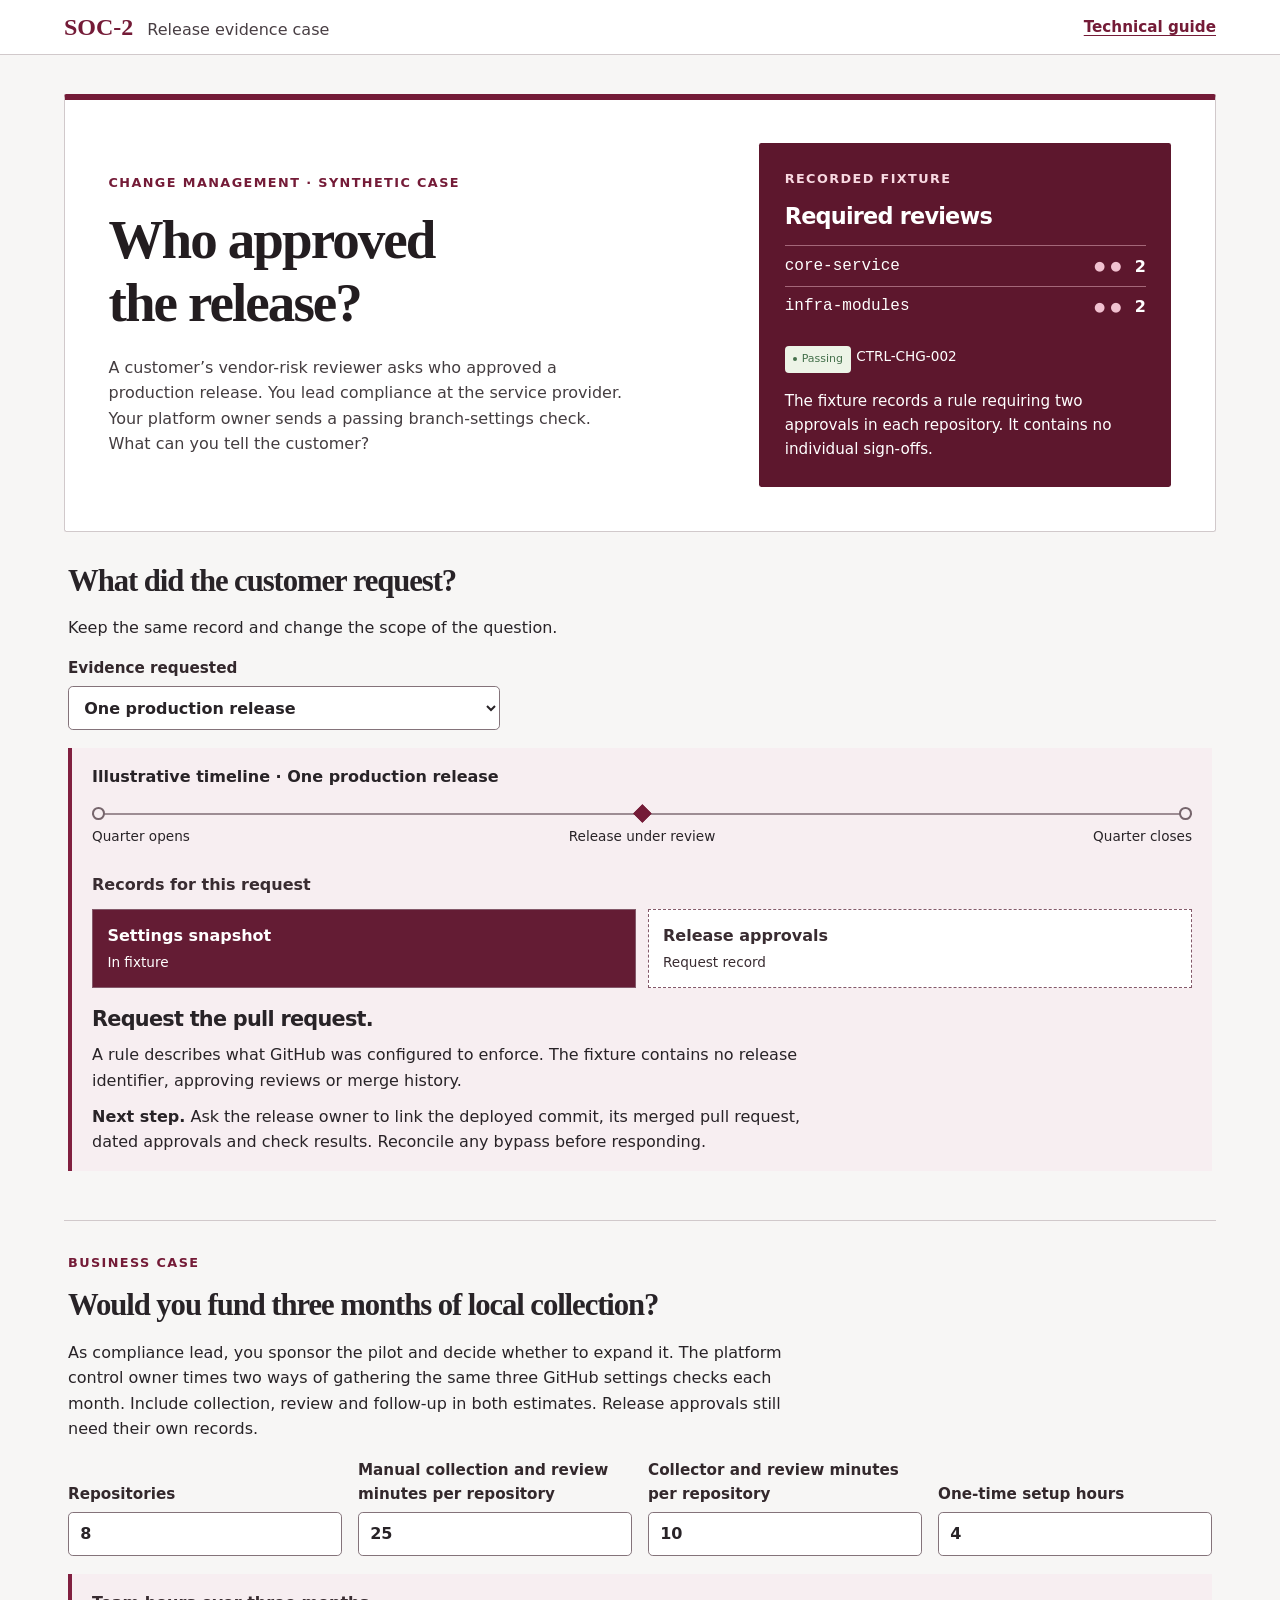
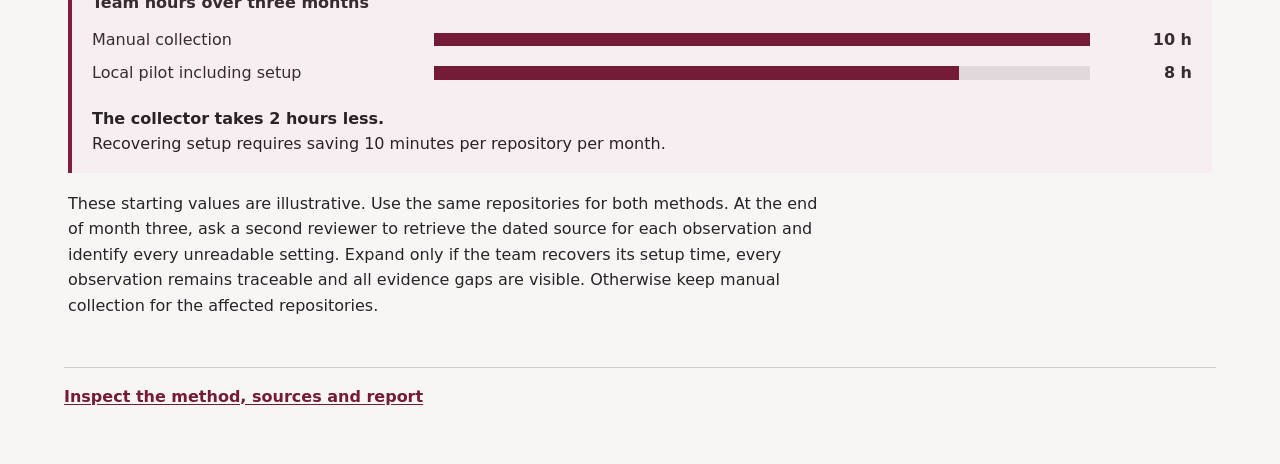
==== commit 519c8e9a: "Separate the evidence guide and visualize the assurance case" ====
--- a/demo/index.html
+++ b/demo/index.html
@@ -20,8 +20,9 @@
   <link rel="stylesheet" href="./styles.css">
   <script type="module" src="./app.js"></script>
 </head>
-<body>
-  <a class="skip-link" href="#main">Skip to workspace</a>
+<body class="case-layout">
+  <a class="skip-link" href="#main">Skip to content</a>
+  <header class="case-mast"><a href="#case">SOC-2 <span>Release evidence case</span></a><a id="case-switch" href="#technical">Technical guide</a></header>
   <aside class="sidebar" aria-label="Workspace navigation">
     <a class="brand" href="#overview"><span class="brand-symbol">s<span>2</span></span><span>SOC-2<span class="brand-sub">READINESS WORKSPACE</span></span></a>
     <div class="workspace-label"><span class="workspace-avatar">S</span><span>Sensor pack<span>Reference workspace</span></span><span class="workspace-dot"></span></div>
@@ -33,11 +34,10 @@
     <header class="topbar"><div class="breadcrumb">Workspace <span>/</span> <strong id="breadcrumb">Overview</strong></div><div class="topbar-actions"><button class="button secondary small" data-action="assess">Assess a repository</button><span class="demo-pill" id="mode-pill">SAMPLE DATA</span><button class="button secondary small" id="import-button">Open report <span aria-hidden="true">↥</span></button><input id="import-file" type="file" accept="application/json,.json" hidden></div></header>
     <main id="main" tabindex="-1">
       <section class="panel guide-note">
-        <p class="eyebrow">OPEN-SOURCE POLICY FINDINGS · LOCAL REVIEW</p>
-        <h1>SOC-2 readiness workspace</h1>
-        <p>A customer asks who approved a release. Use the synthetic branch-settings evidence to decide what the platform team can send back. This interactive sample evaluates 20 of 37 catalog controls; it is not a live assessment or a certification.</p>
-        <p>To assess a real GitHub repository, run the local collector and viewer from your checkout. That separate workflow evaluates three GitHub configuration checks and keeps credentials and evidence local.</p>
-        <p><a href="./about.html">Learn about the project and its assessment scope</a> · <a href="https://github.com/SafetyMP/SOC-2/blob/main/docs/local-github-assessment.md">Set up a local GitHub assessment</a></p>
+        <p class="eyebrow">Change management · Synthetic case</p>
+        <h1>Who approved the release?</h1>
+        <p>A customer asks who signed off on a production release. Decide which records the compliance lead should request.</p>
+        <p><a href="./about.html">About the SOC-2 project and its assessment scope</a></p>
         <p role="status">Opening the interactive sample…</p>
       </section>
     </main>
--- a/demo/styles.css
+++ b/demo/styles.css
@@ -182,3 +182,53 @@
 .case-links a, .case-sources a {font-weight: 600; color: #741b37; text-underline-offset: .14em;}
 @media (max-width: 1000px) {.case-head {grid-template-columns: 1fr;} .case-inputs {grid-template-columns: repeat(2,minmax(0,1fr));}}
 @media (max-width: 540px) {.case-inputs {grid-template-columns: 1fr;} .case-head {gap: 1.25rem;} .case-section {padding-block: 1.5rem;}}
+
+.case-mast {display: none;}
+.case-layout .case-mast {display: flex; align-items: center; justify-content: space-between; gap: 1rem; border-bottom: 1px solid #d1c9cb; background: #fff; padding: .85rem max(1rem, calc((100% - 72rem) / 2));}
+.case-mast a {color: #741b37; font-size: .95rem; font-weight: 650; text-underline-offset: .2em;}
+.case-mast a:first-child {text-decoration: none; font-family: Georgia, serif; font-size: 1.5rem;}
+.case-mast span {margin-inline-start: .5rem; color: #483e43; font: 500 1rem system-ui, sans-serif;}
+.case-layout .sidebar, .case-layout .topbar {display: none;}
+.case-layout .shell {margin: 0;}
+.case-layout main, .case-layout .page-footer {max-width: 76rem; margin: auto; padding-inline: clamp(1rem, 3.5vw, 2rem);}
+.case-layout main {padding-block: clamp(1rem, 3vw, 2.5rem);}
+.record-note {font-size: .95rem; margin-bottom: 0;}
+.record-map, .case-chart {margin: 0 0 1.25rem; color: #392c31;}
+.record-map figcaption, .case-chart figcaption {font-weight: 650; margin: 0 0 .7rem;}
+.record-map ol {display: flex; flex-wrap: wrap; padding: 0; gap: .7rem; margin: 0; list-style: none;}
+.record-map li {display: grid; flex: 1 1 9rem; gap: .25rem; padding: .8rem .9rem; border: 1px solid #84596a; background: #fff; font-weight: 650;}
+.record-map li.needed {border-style: dashed;}
+.record-map li.held {background: #641c34; color: #fff;}
+.record-map small {font-size: .85rem; font-weight: 450;}
+.case-bar {display: grid; grid-template-columns: minmax(12rem, 1fr) 2fr 5.5rem; align-items: center; gap: .85rem; margin: .5rem 0;}
+.case-bar b {text-align: right; font-variant-numeric: tabular-nums;}
+.case-bar progress {appearance: none; border: 0; height: .85rem; width: 100%; background: #e1d8dc; accent-color: #741b37;}
+.case-bar progress::-webkit-progress-bar {background: #e1d8dc;}
+.case-bar progress::-webkit-progress-value {background: #741b37;}
+.case-bar progress::-moz-progress-bar {background: #741b37;}
+.technical-case {max-width: 58rem; background: #fff; border-top: .4rem solid #741b37; padding: clamp(1rem, 3.5vw, 3rem);}
+.technical-case h1 {font: 600 clamp(2.2rem, 4vw, 3.5rem)/1.1 Georgia, serif;}
+.technical-case .eyebrow {color: #741b37;}
+.technical-case .case-chart {margin-top: 1.5rem; padding-block: 1rem; border-block: 1px solid #d1c9cb;}
+.case-tools {display: flex; align-items: center; flex-wrap: wrap; gap: .8rem 1.4rem;}
+.case-tools a, .technical-case summary {color: #741b37; font-weight: 600; text-underline-offset: .18em;}
+.technical-case .case-sources {margin-top: 1.5rem;}
+.technical-case summary {cursor: pointer;}
+@media (max-width: 640px) {
+  .case-mast span {display: block; margin-inline: 0; font-size: .85rem;}
+  .case-bar {grid-template-columns: minmax(0,1fr) auto; gap: .2rem .5rem; margin-bottom: .8rem;}
+  .case-bar progress {grid-row: 2; grid-column: 1 / -1;}
+}
+.case-layout .page-footer {display: none;}
+.case-record-line .review-marks {margin-left: auto; color: #f1c1d0; font-size: .8rem; align-self: center; letter-spacing: .04em;}
+.scope-figure {margin: 0 0 1.5rem;}
+.scope-figure figcaption {font-weight: 650;}
+.scope-track {display: flex; justify-content: space-between; align-items: center; margin-top: 1rem; height: 1rem; background: linear-gradient(#9d8c93,#9d8c93) center / 100% 2px no-repeat;}
+.scope-track i {width: .8rem; height: .8rem; border: 2px solid #76656c; background: #f7eef1; border-radius: 50%;}
+.scope-track i:nth-child(2) {background: #741b37; border-color: #741b37;}
+.scope-release .scope-track i:nth-child(2) {border-radius: 0; transform: rotate(45deg);}
+.scope-quarter .scope-track {background: linear-gradient(#741b37,#741b37) center / 100% 5px no-repeat;}
+.scope-quarter .scope-track i {background: #741b37; border-color: #741b37;}
+.scope-axis {display: grid; grid-template-columns: 1fr 1fr 1fr; gap: .4rem; font-size: .85rem; margin-top: .3rem;}
+.scope-axis span:nth-child(2) {text-align: center;}
+.scope-axis span:last-child {text-align: right;}
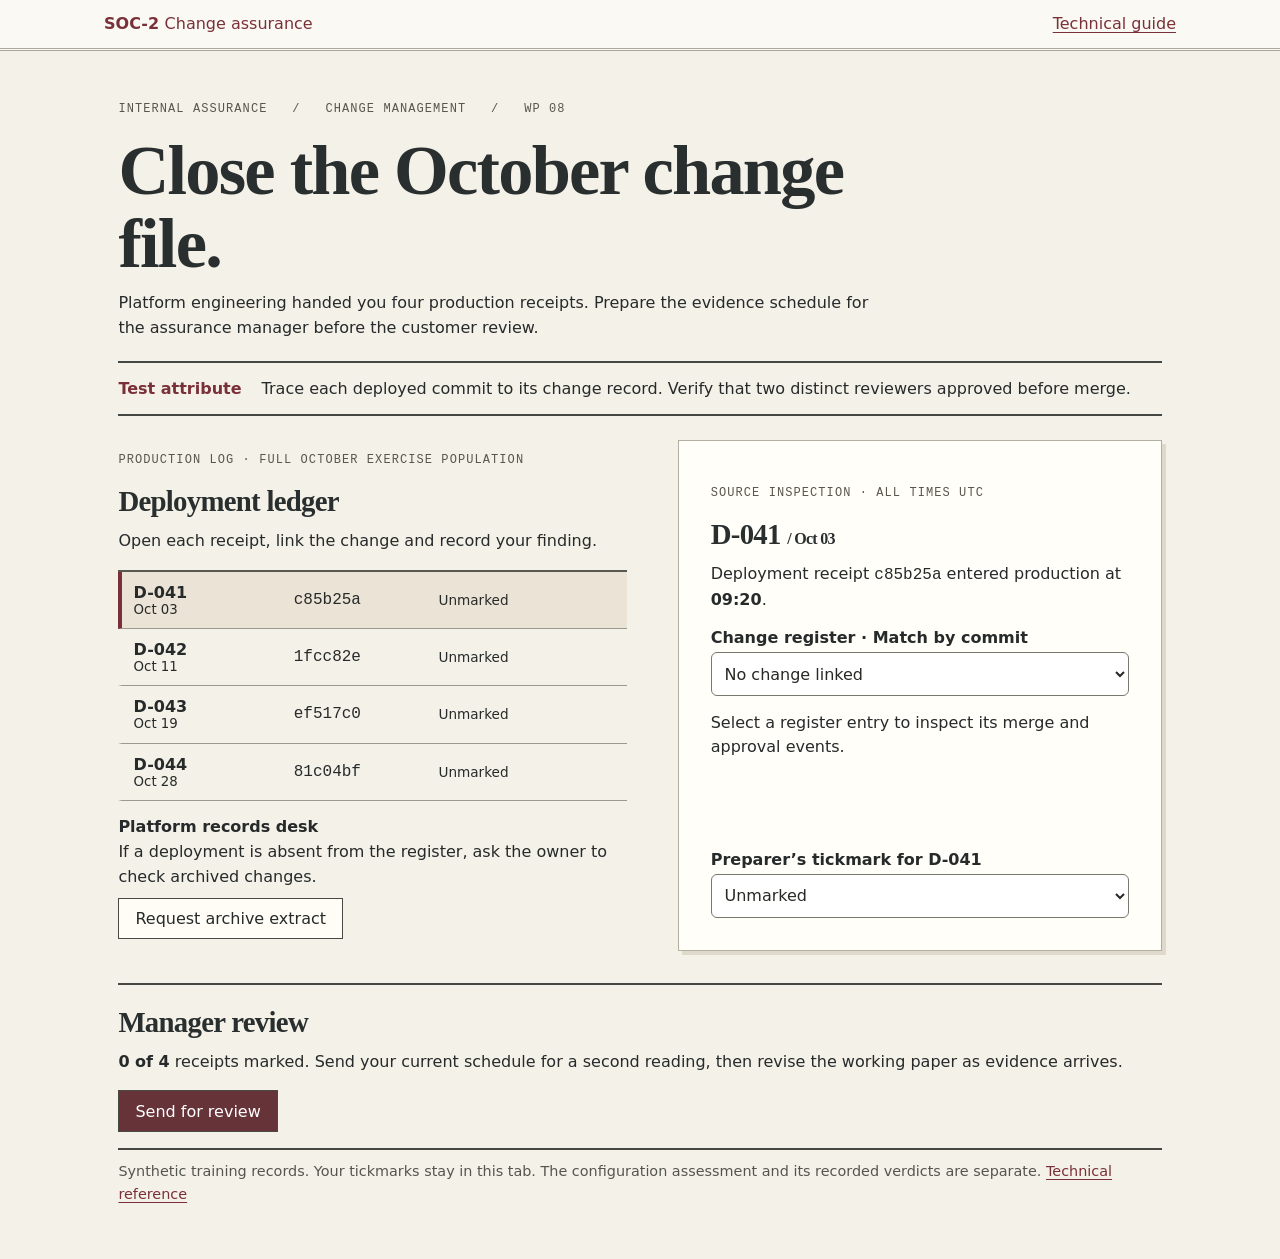
==== commit b2c0d9b2: "Reconcile release evidence in an assurance working paper" ====
--- a/demo/index.html
+++ b/demo/index.html
@@ -9,11 +9,11 @@
   <meta property="og:type" content="website">
   <meta property="og:site_name" content="SOC-2 readiness workspace">
   <meta property="og:title" content="SOC-2 readiness workspace · Interactive sample">
-  <meta property="og:description" content="Decide what a passing branch-settings check can tell a customer about a production release, then compare manual evidence collection with a local pilot.">
+  <meta property="og:description" content="Trace production deployments to changes and review events in a synthetic October workpaper.">
   <meta property="og:url" content="https://safetymp.github.io/SOC-2/">
   <meta name="twitter:card" content="summary">
   <meta name="twitter:title" content="SOC-2 readiness workspace · Interactive sample">
-  <meta name="twitter:description" content="Try the synthetic release evidence case and estimate whether local GitHub collection would save your team time.">
+  <meta name="twitter:description" content="Prepare an assurance handoff from synthetic release receipts and approval evidence.">
   <link rel="sitemap" type="application/xml" href="./sitemap.xml">
   <title>SOC-2 readiness workspace · Interactive sample</title>
   <link rel="icon" href="./favicon.svg" type="image/svg+xml">
@@ -22,7 +22,7 @@
 </head>
 <body class="case-layout">
   <a class="skip-link" href="#main">Skip to content</a>
-  <header class="case-mast"><a href="#case">SOC-2 <span>Release evidence case</span></a><a id="case-switch" href="#technical">Technical guide</a></header>
+  <header class="case-mast"><a href="#case">SOC-2 <span>Change assurance</span></a><a id="case-switch" href="#technical">Technical guide</a></header>
   <aside class="sidebar" aria-label="Workspace navigation">
     <a class="brand" href="#overview"><span class="brand-symbol">s<span>2</span></span><span>SOC-2<span class="brand-sub">READINESS WORKSPACE</span></span></a>
     <div class="workspace-label"><span class="workspace-avatar">S</span><span>Sensor pack<span>Reference workspace</span></span><span class="workspace-dot"></span></div>
@@ -35,8 +35,8 @@
     <main id="main" tabindex="-1">
       <section class="panel guide-note">
         <p class="eyebrow">Change management · Synthetic case</p>
-        <h1>Who approved the release?</h1>
-        <p>A customer asks who signed off on a production release. Decide which records the compliance lead should request.</p>
+        <h1>Close the October change file.</h1>
+        <p>Prepare the assurance manager’s evidence schedule by linking deployment receipts, change records and approval events.</p>
         <p><a href="./about.html">About the SOC-2 project and its assessment scope</a></p>
         <p role="status">Opening the interactive sample…</p>
       </section>
--- a/demo/styles.css
+++ b/demo/styles.css
@@ -151,84 +151,50 @@
 .demo-pill:not(.real-mode) {background: #f4e9ed; color: #6c1b35; border-color: #dcc3cc;}
 :focus-visible {outline: 3px solid #8a2852; outline-offset: 3px;}
 .sidebar :focus-visible, .case-record :focus-visible {outline-color: #ffd7e5;}
-.change-case :is(button,a,input,select):focus-visible, .topbar :is(a,button):focus-visible {outline: 3px solid #8a2852; outline-offset: 3px;}
-.case-record :is(a,button):focus-visible {outline-color: #ffd7e5;}
-.change-case {max-width: 72rem; margin-inline: auto; font-size: 1rem; line-height: 1.6;}
-.change-case h1, .change-case h2, .change-case h3 {line-height: 1.15; letter-spacing: -.035em; margin: 0;}
-.change-case .eyebrow {font-size: .8rem; letter-spacing: .11em; font-weight: 650; margin: 0 0 .9rem;}
-.case-head {display: grid; grid-template-columns: minmax(0, 1.5fr) minmax(15rem, 1fr); align-items: center; gap: 2rem; padding: clamp(1.35rem, 3.4vw, 3.5rem); background: #fff; color: #231d20; border: 1px solid #d1c9cb; border-top: .4rem solid #741b37; border-radius: .15rem;}
-.case-head h1 {font-size: clamp(2.4rem, 4.3vw, 4.5rem); font-family: Georgia, serif; font-weight: 550; text-wrap: balance; max-width: 15ch;}
-.case-intro > p:last-child {max-width: 52ch; margin: 1.25rem 0 0; color: #443d40;}
-.case-intro .eyebrow {color: #741b37;}
-.case-record {background: #5d172d; color: #fff; padding: clamp(1rem, 2vw, 1.8rem); border-radius: .15rem;}
-.case-record h2 {margin-bottom: 1rem; font-size: 1.4rem;}
-.case-record-line {padding-block: .45rem; border-top: 1px solid #a46779; display: flex; justify-content: space-between; gap: .8rem;}
-.case-record .eyebrow {color: #f8d9e1;}
-.case-record .button {font-size: .9rem; color: #58172c; border-color: #fff;}
-.case-record .button:hover {background: #f6e3e9;}
-.case-section .eyebrow {color: #741b37;}
-.case-record p span:last-child {font-size: .85rem;}
-.case-section {border-bottom: 1px solid #d1c9cb; padding: 2rem .25rem;}
-.case-section h2 {font-family: Georgia, serif; font-weight: 600; font-size: clamp(1.45rem, 2.4vw, 2.1rem);}
-.case-section p {max-width: 74ch;}
-.case-select, .case-inputs label {display: grid; gap: .35rem; font-size: .95rem; font-weight: 600; color: #33282c;}
-.case-select {max-width: 27rem;}
-.case-select select, .case-inputs input {border: 1px solid #84737a; border-radius: .3rem; min-height: 2.75rem; color: var(--ink); background: white; font-size: 1rem; padding: .5rem .7rem; width: 100%;}
-.case-inputs {display: grid; grid-template-columns: repeat(4, minmax(0, 1fr)); align-items: end; gap: 1rem;}
-.case-response {border-left: .3rem solid #811f40; background: #f7eef1; padding: 1rem 1.25rem; margin-block: 1.1rem;}
-.case-response h3 {font-size: 1.3rem;}
-.case-response p {margin: .65rem 0 0;}
-.case-response > strong {display: block;}
-.case-links a, .case-sources a {font-weight: 600; color: #741b37; text-underline-offset: .14em;}
-@media (max-width: 1000px) {.case-head {grid-template-columns: 1fr;} .case-inputs {grid-template-columns: repeat(2,minmax(0,1fr));}}
-@media (max-width: 540px) {.case-inputs {grid-template-columns: 1fr;} .case-head {gap: 1.25rem;} .case-section {padding-block: 1.5rem;}}
-
-.case-mast {display: none;}
-.case-layout .case-mast {display: flex; align-items: center; justify-content: space-between; gap: 1rem; border-bottom: 1px solid #d1c9cb; background: #fff; padding: .85rem max(1rem, calc((100% - 72rem) / 2));}
-.case-mast a {color: #741b37; font-size: .95rem; font-weight: 650; text-underline-offset: .2em;}
-.case-mast a:first-child {text-decoration: none; font-family: Georgia, serif; font-size: 1.5rem;}
-.case-mast span {margin-inline-start: .5rem; color: #483e43; font: 500 1rem system-ui, sans-serif;}
-.case-layout .sidebar, .case-layout .topbar {display: none;}
-.case-layout .shell {margin: 0;}
-.case-layout main, .case-layout .page-footer {max-width: 76rem; margin: auto; padding-inline: clamp(1rem, 3.5vw, 2rem);}
-.case-layout main {padding-block: clamp(1rem, 3vw, 2.5rem);}
-.record-note {font-size: .95rem; margin-bottom: 0;}
-.record-map, .case-chart {margin: 0 0 1.25rem; color: #392c31;}
-.record-map figcaption, .case-chart figcaption {font-weight: 650; margin: 0 0 .7rem;}
-.record-map ol {display: flex; flex-wrap: wrap; padding: 0; gap: .7rem; margin: 0; list-style: none;}
-.record-map li {display: grid; flex: 1 1 9rem; gap: .25rem; padding: .8rem .9rem; border: 1px solid #84596a; background: #fff; font-weight: 650;}
-.record-map li.needed {border-style: dashed;}
-.record-map li.held {background: #641c34; color: #fff;}
-.record-map small {font-size: .85rem; font-weight: 450;}
-.case-bar {display: grid; grid-template-columns: minmax(12rem, 1fr) 2fr 5.5rem; align-items: center; gap: .85rem; margin: .5rem 0;}
-.case-bar b {text-align: right; font-variant-numeric: tabular-nums;}
-.case-bar progress {appearance: none; border: 0; height: .85rem; width: 100%; background: #e1d8dc; accent-color: #741b37;}
-.case-bar progress::-webkit-progress-bar {background: #e1d8dc;}
-.case-bar progress::-webkit-progress-value {background: #741b37;}
-.case-bar progress::-moz-progress-bar {background: #741b37;}
-.technical-case {max-width: 58rem; background: #fff; border-top: .4rem solid #741b37; padding: clamp(1rem, 3.5vw, 3rem);}
-.technical-case h1 {font: 600 clamp(2.2rem, 4vw, 3.5rem)/1.1 Georgia, serif;}
-.technical-case .eyebrow {color: #741b37;}
-.technical-case .case-chart {margin-top: 1.5rem; padding-block: 1rem; border-block: 1px solid #d1c9cb;}
-.case-tools {display: flex; align-items: center; flex-wrap: wrap; gap: .8rem 1.4rem;}
-.case-tools a, .technical-case summary {color: #741b37; font-weight: 600; text-underline-offset: .18em;}
-.technical-case .case-sources {margin-top: 1.5rem;}
-.technical-case summary {cursor: pointer;}
-@media (max-width: 640px) {
-  .case-mast span {display: block; margin-inline: 0; font-size: .85rem;}
-  .case-bar {grid-template-columns: minmax(0,1fr) auto; gap: .2rem .5rem; margin-bottom: .8rem;}
-  .case-bar progress {grid-row: 2; grid-column: 1 / -1;}
-}
-.case-layout .page-footer {display: none;}
-.case-record-line .review-marks {margin-left: auto; color: #f1c1d0; font-size: .8rem; align-self: center; letter-spacing: .04em;}
-.scope-figure {margin: 0 0 1.5rem;}
-.scope-figure figcaption {font-weight: 650;}
-.scope-track {display: flex; justify-content: space-between; align-items: center; margin-top: 1rem; height: 1rem; background: linear-gradient(#9d8c93,#9d8c93) center / 100% 2px no-repeat;}
-.scope-track i {width: .8rem; height: .8rem; border: 2px solid #76656c; background: #f7eef1; border-radius: 50%;}
-.scope-track i:nth-child(2) {background: #741b37; border-color: #741b37;}
-.scope-release .scope-track i:nth-child(2) {border-radius: 0; transform: rotate(45deg);}
-.scope-quarter .scope-track {background: linear-gradient(#741b37,#741b37) center / 100% 5px no-repeat;}
-.scope-quarter .scope-track i {background: #741b37; border-color: #741b37;}
-.scope-axis {display: grid; grid-template-columns: 1fr 1fr 1fr; gap: .4rem; font-size: .85rem; margin-top: .3rem;}
-.scope-axis span:nth-child(2) {text-align: center;}
-.scope-axis span:last-child {text-align: right;}
+.case-mast {display:none}
+.case-layout {--ink:#262a2a;--stamp:#7a3038;background:#f4f1e8;color:var(--ink);font-family:"Source Sans 3",system-ui,sans-serif}
+.case-layout .sidebar,.case-layout .topbar,.case-layout .page-footer {display:none}
+.case-layout .shell {margin:0}
+.case-layout .case-mast {display:flex;align-items:center;justify-content:space-between;gap:1rem;border-bottom:3px double #aaa89c;background:#faf9f3;padding:.9rem max(1rem,calc((100vw - 67rem)/2))}
+.case-mast a,.workpaper a {color:var(--stamp);text-underline-offset:.2em}
+.case-mast a:first-child {text-decoration:none;font-weight:bold}
+.case-mast span {font-weight:400}
+.case-layout main {max-width:70rem;margin:auto;padding:clamp(1rem,3vw,2.5rem)}
+.workpaper header {max-width:48rem}
+.workpaper h1,.workpaper h2,.workpaper h3 {font-family:"Baskervville",Georgia,serif;letter-spacing:-.025em;color:#292e2f}
+.workpaper h1 {font-size:clamp(2.2rem,5.5vw,4.5rem);line-height:1.04;margin:.45rem 0}
+.workpaper h2 {font-size:1.8rem;margin:.35rem 0}
+.workpaper p {line-height:1.55;margin:.65rem 0 1rem}
+.workpaper .folio,.workpaper code,.workpaper time {font-family:"IBM Plex Mono",ui-monospace,monospace}
+.workpaper .folio {font-size:.75rem;text-transform:uppercase;letter-spacing:.09em;color:#5a554d}
+.paper-rule,.paper-handoff {border-block:2px solid #454742;padding:1rem 0}
+.paper-rule {display:flex;align-items:baseline;gap:1.25rem;margin:1.3rem 0}
+.paper-rule b {flex-shrink:0;color:var(--stamp)}
+.paper-desk {display:grid;grid-template-columns:1.05fr 1fr;gap:clamp(1.5rem,4vw,3.5rem);margin:1.5rem 0 2rem}
+.paper-ledger {border-top:2px solid #575952}
+.paper-ledger button {font:inherit;display:grid;grid-template-columns:1fr .9fr 1.15fr;gap:.4rem;align-items:center;text-align:left;color:var(--ink);background:transparent;border:0;border-bottom:1px solid #999b8f;border-left:4px solid transparent;width:100%;padding:.7rem;cursor:pointer}
+.paper-ledger button[aria-pressed=true] {border-left-color:var(--stamp);background:#ebe3d6}
+.paper-ledger small {display:block}
+.paper-ledger button span:last-child {font-size:.85rem}
+.workpaper .document-leaf,.review-slip {background:#fffef8;padding:clamp(1rem,2.5vw,2rem);border:1px solid #b4afa0;box-shadow:4px 4px 0 #ded9ca}
+.document-leaf h2 small {font-size:1rem}
+.document-leaf label {display:block;font-weight:650;margin:.6rem 0 .3rem}
+.document-leaf select {font:inherit;max-width:100%;width:100%;border:1px solid #77786e;background:white;color:#282924;padding:.55rem}
+.paper-trace {min-height:9rem;padding:.25rem 0}
+.transcript {list-style:none;padding:0}
+.transcript li {display:flex;gap:1rem;padding:.25rem 0;border-bottom:1px dotted #aaa}
+.paper-request {padding:1rem 0 0}
+.paper-request p {margin:.25rem 0 .5rem}
+.paper-request button,.paper-handoff button {border:1px solid #494a44;background:#fffdf6;color:var(--ink);padding:.65rem 1rem;font:inherit;cursor:pointer}
+.paper-request button:disabled {color:#62665b;cursor:default}
+.paper-handoff button {background:#663339;color:white}
+.review-slip {margin-top:1rem}
+.review-slip li {margin:.3rem 0}
+.paper-note {color:#54564e;font-size:.9rem}
+.reference {max-width:47rem;margin:auto}
+.reference h1 {font-size:clamp(2.2rem,5vw,3rem)}
+.reference dl {border-block:2px solid #494a44}
+.reference dl div {display:grid;grid-template-columns:1fr 1.7fr;gap:1.5rem;border-bottom:1px solid #c8c3b4;padding:.85rem 0}
+.reference dd {margin:0}
+.reference summary {cursor:pointer}
+@media(max-width:700px){.paper-desk {grid-template-columns:1fr}.paper-rule,.reference dl div {display:block}.paper-rule b,.reference dt {display:block;margin-bottom:.25rem}.case-mast span {display:block}.case-layout main {padding:1rem}.paper-trace {min-height:0}}
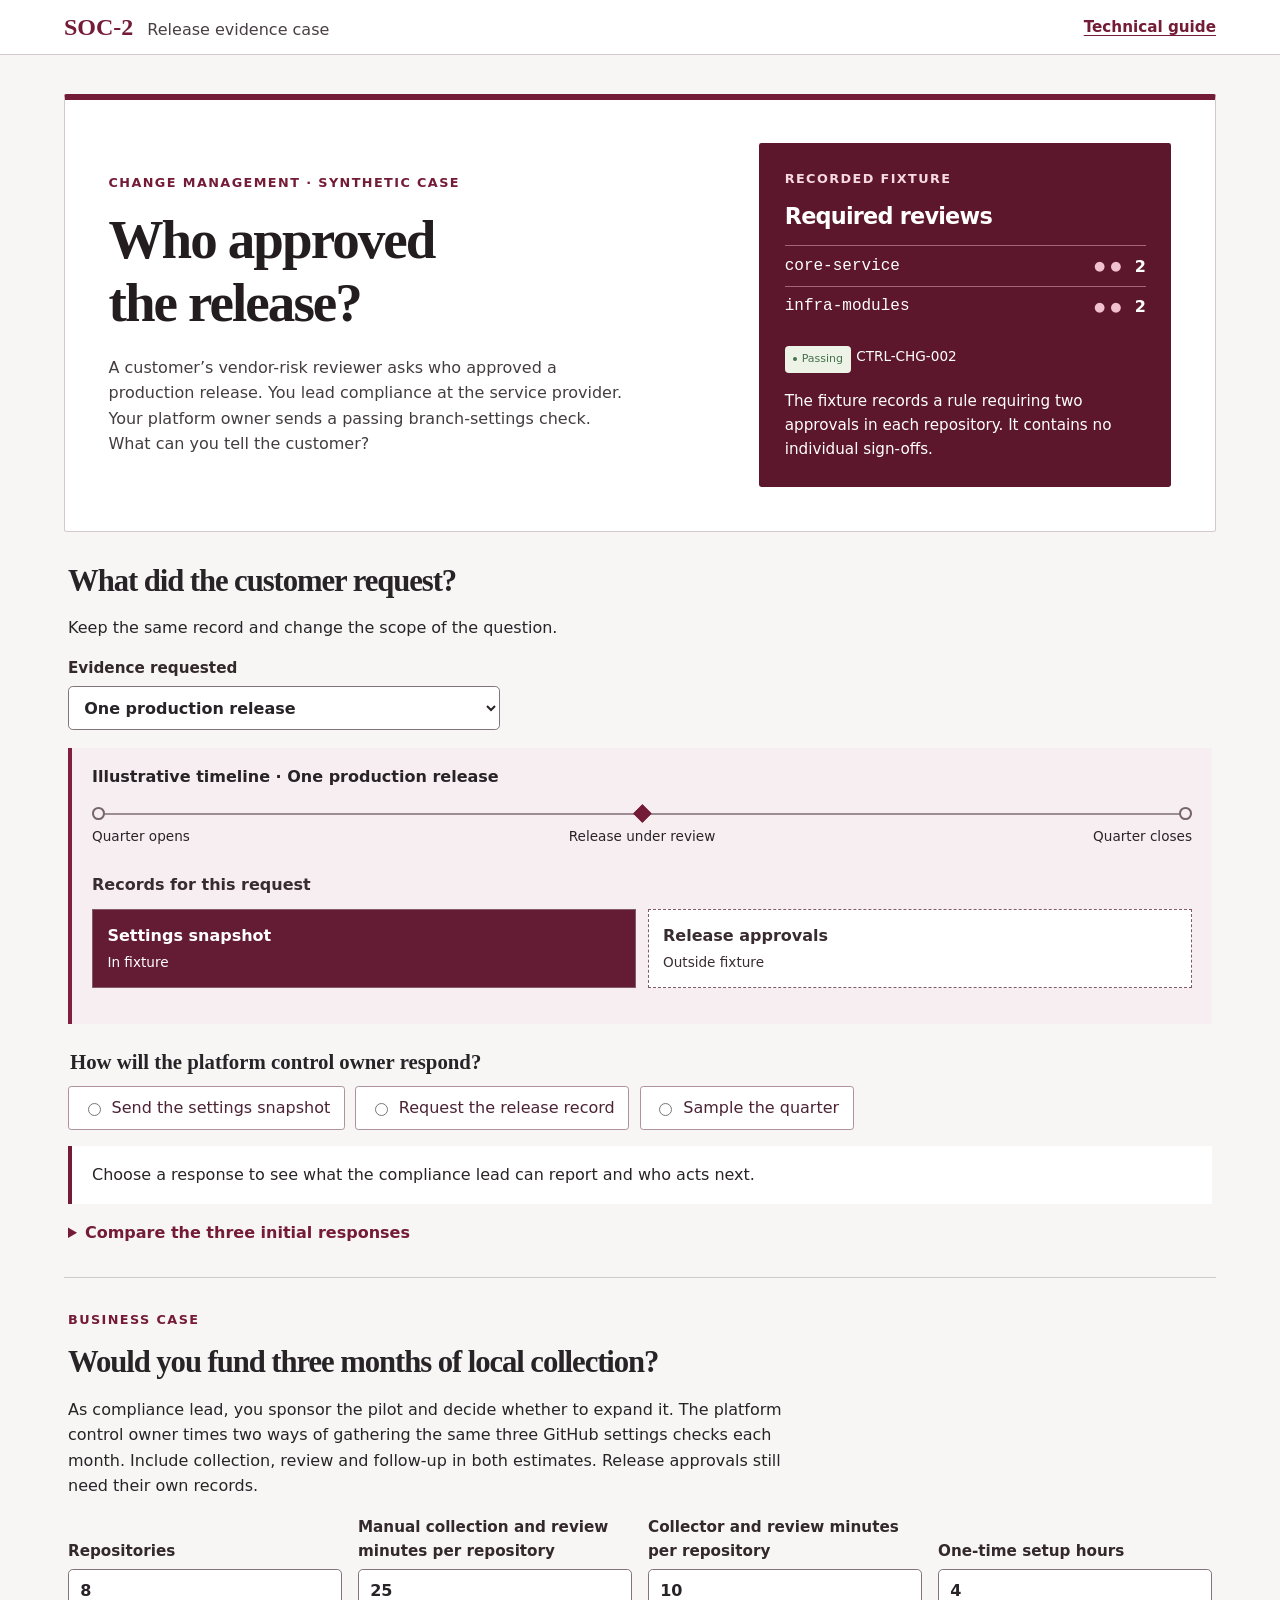
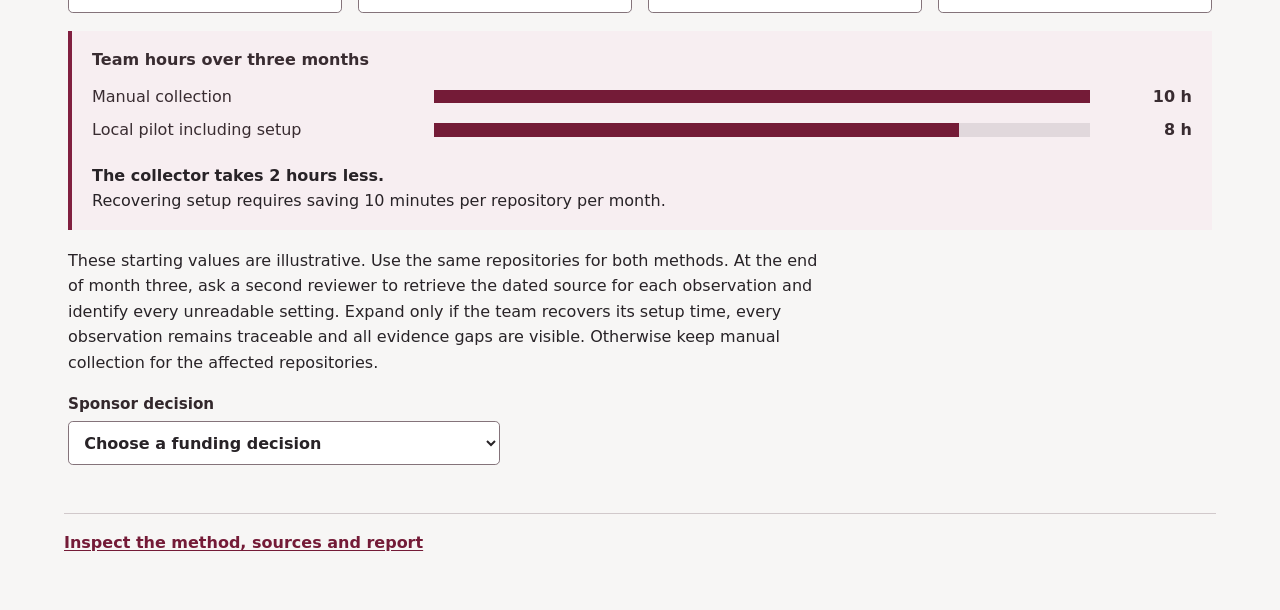
==== commit 93c40ab9: "Restore the customer evidence and pilot case with a selected technical trace" ====
--- a/demo/index.html
+++ b/demo/index.html
@@ -9,11 +9,11 @@
   <meta property="og:type" content="website">
   <meta property="og:site_name" content="SOC-2 readiness workspace">
   <meta property="og:title" content="SOC-2 readiness workspace · Interactive sample">
-  <meta property="og:description" content="Trace production deployments to changes and review events in a synthetic October workpaper.">
+  <meta property="og:description" content="Decide what a passing branch-settings check can tell a customer about a production release, then compare manual evidence collection with a local pilot.">
   <meta property="og:url" content="https://safetymp.github.io/SOC-2/">
   <meta name="twitter:card" content="summary">
   <meta name="twitter:title" content="SOC-2 readiness workspace · Interactive sample">
-  <meta name="twitter:description" content="Prepare an assurance handoff from synthetic release receipts and approval evidence.">
+  <meta name="twitter:description" content="Try the synthetic release evidence case and estimate whether local GitHub collection would save your team time.">
   <link rel="sitemap" type="application/xml" href="./sitemap.xml">
   <title>SOC-2 readiness workspace · Interactive sample</title>
   <link rel="icon" href="./favicon.svg" type="image/svg+xml">
@@ -22,7 +22,7 @@
 </head>
 <body class="case-layout">
   <a class="skip-link" href="#main">Skip to content</a>
-  <header class="case-mast"><a href="#case">SOC-2 <span>Change assurance</span></a><a id="case-switch" href="#technical">Technical guide</a></header>
+  <header class="case-mast"><a href="#case">SOC-2 <span>Release evidence case</span></a><a id="case-switch" href="#technical">Technical guide</a></header>
   <aside class="sidebar" aria-label="Workspace navigation">
     <a class="brand" href="#overview"><span class="brand-symbol">s<span>2</span></span><span>SOC-2<span class="brand-sub">READINESS WORKSPACE</span></span></a>
     <div class="workspace-label"><span class="workspace-avatar">S</span><span>Sensor pack<span>Reference workspace</span></span><span class="workspace-dot"></span></div>
@@ -35,8 +35,8 @@
     <main id="main" tabindex="-1">
       <section class="panel guide-note">
         <p class="eyebrow">Change management · Synthetic case</p>
-        <h1>Close the October change file.</h1>
-        <p>Prepare the assurance manager’s evidence schedule by linking deployment receipts, change records and approval events.</p>
+        <h1>Who approved the release?</h1>
+        <p>A customer asks who signed off on a production release. Decide which records the compliance lead should request.</p>
         <p><a href="./about.html">About the SOC-2 project and its assessment scope</a></p>
         <p role="status">Opening the interactive sample…</p>
       </section>
--- a/demo/styles.css
+++ b/demo/styles.css
@@ -151,50 +151,123 @@
 .demo-pill:not(.real-mode) {background: #f4e9ed; color: #6c1b35; border-color: #dcc3cc;}
 :focus-visible {outline: 3px solid #8a2852; outline-offset: 3px;}
 .sidebar :focus-visible, .case-record :focus-visible {outline-color: #ffd7e5;}
-.case-mast {display:none}
-.case-layout {--ink:#262a2a;--stamp:#7a3038;background:#f4f1e8;color:var(--ink);font-family:"Source Sans 3",system-ui,sans-serif}
-.case-layout .sidebar,.case-layout .topbar,.case-layout .page-footer {display:none}
-.case-layout .shell {margin:0}
-.case-layout .case-mast {display:flex;align-items:center;justify-content:space-between;gap:1rem;border-bottom:3px double #aaa89c;background:#faf9f3;padding:.9rem max(1rem,calc((100vw - 67rem)/2))}
-.case-mast a,.workpaper a {color:var(--stamp);text-underline-offset:.2em}
-.case-mast a:first-child {text-decoration:none;font-weight:bold}
-.case-mast span {font-weight:400}
-.case-layout main {max-width:70rem;margin:auto;padding:clamp(1rem,3vw,2.5rem)}
-.workpaper header {max-width:48rem}
-.workpaper h1,.workpaper h2,.workpaper h3 {font-family:"Baskervville",Georgia,serif;letter-spacing:-.025em;color:#292e2f}
-.workpaper h1 {font-size:clamp(2.2rem,5.5vw,4.5rem);line-height:1.04;margin:.45rem 0}
-.workpaper h2 {font-size:1.8rem;margin:.35rem 0}
-.workpaper p {line-height:1.55;margin:.65rem 0 1rem}
-.workpaper .folio,.workpaper code,.workpaper time {font-family:"IBM Plex Mono",ui-monospace,monospace}
-.workpaper .folio {font-size:.75rem;text-transform:uppercase;letter-spacing:.09em;color:#5a554d}
-.paper-rule,.paper-handoff {border-block:2px solid #454742;padding:1rem 0}
-.paper-rule {display:flex;align-items:baseline;gap:1.25rem;margin:1.3rem 0}
-.paper-rule b {flex-shrink:0;color:var(--stamp)}
-.paper-desk {display:grid;grid-template-columns:1.05fr 1fr;gap:clamp(1.5rem,4vw,3.5rem);margin:1.5rem 0 2rem}
-.paper-ledger {border-top:2px solid #575952}
-.paper-ledger button {font:inherit;display:grid;grid-template-columns:1fr .9fr 1.15fr;gap:.4rem;align-items:center;text-align:left;color:var(--ink);background:transparent;border:0;border-bottom:1px solid #999b8f;border-left:4px solid transparent;width:100%;padding:.7rem;cursor:pointer}
-.paper-ledger button[aria-pressed=true] {border-left-color:var(--stamp);background:#ebe3d6}
-.paper-ledger small {display:block}
-.paper-ledger button span:last-child {font-size:.85rem}
-.workpaper .document-leaf,.review-slip {background:#fffef8;padding:clamp(1rem,2.5vw,2rem);border:1px solid #b4afa0;box-shadow:4px 4px 0 #ded9ca}
-.document-leaf h2 small {font-size:1rem}
-.document-leaf label {display:block;font-weight:650;margin:.6rem 0 .3rem}
-.document-leaf select {font:inherit;max-width:100%;width:100%;border:1px solid #77786e;background:white;color:#282924;padding:.55rem}
-.paper-trace {min-height:9rem;padding:.25rem 0}
-.transcript {list-style:none;padding:0}
-.transcript li {display:flex;gap:1rem;padding:.25rem 0;border-bottom:1px dotted #aaa}
-.paper-request {padding:1rem 0 0}
-.paper-request p {margin:.25rem 0 .5rem}
-.paper-request button,.paper-handoff button {border:1px solid #494a44;background:#fffdf6;color:var(--ink);padding:.65rem 1rem;font:inherit;cursor:pointer}
-.paper-request button:disabled {color:#62665b;cursor:default}
-.paper-handoff button {background:#663339;color:white}
-.review-slip {margin-top:1rem}
-.review-slip li {margin:.3rem 0}
-.paper-note {color:#54564e;font-size:.9rem}
-.reference {max-width:47rem;margin:auto}
-.reference h1 {font-size:clamp(2.2rem,5vw,3rem)}
-.reference dl {border-block:2px solid #494a44}
-.reference dl div {display:grid;grid-template-columns:1fr 1.7fr;gap:1.5rem;border-bottom:1px solid #c8c3b4;padding:.85rem 0}
-.reference dd {margin:0}
-.reference summary {cursor:pointer}
-@media(max-width:700px){.paper-desk {grid-template-columns:1fr}.paper-rule,.reference dl div {display:block}.paper-rule b,.reference dt {display:block;margin-bottom:.25rem}.case-mast span {display:block}.case-layout main {padding:1rem}.paper-trace {min-height:0}}
+.change-case :is(button,a,input,select):focus-visible, .topbar :is(a,button):focus-visible {outline: 3px solid #8a2852; outline-offset: 3px;}
+.case-record :is(a,button):focus-visible {outline-color: #ffd7e5;}
+.change-case {max-width: 72rem; margin-inline: auto; font-size: 1rem; line-height: 1.6;}
+.change-case h1, .change-case h2, .change-case h3 {line-height: 1.15; letter-spacing: -.035em; margin: 0;}
+.change-case .eyebrow {font-size: .8rem; letter-spacing: .11em; font-weight: 650; margin: 0 0 .9rem;}
+.case-head {display: grid; grid-template-columns: minmax(0, 1.5fr) minmax(15rem, 1fr); align-items: center; gap: 2rem; padding: clamp(1.35rem, 3.4vw, 3.5rem); background: #fff; color: #231d20; border: 1px solid #d1c9cb; border-top: .4rem solid #741b37; border-radius: .15rem;}
+.case-head h1 {font-size: clamp(2.4rem, 4.3vw, 4.5rem); font-family: Georgia, serif; font-weight: 550; text-wrap: balance; max-width: 15ch;}
+.case-intro > p:last-child {max-width: 52ch; margin: 1.25rem 0 0; color: #443d40;}
+.case-intro .eyebrow {color: #741b37;}
+.case-record {background: #5d172d; color: #fff; padding: clamp(1rem, 2vw, 1.8rem); border-radius: .15rem;}
+.case-record h2 {margin-bottom: 1rem; font-size: 1.4rem;}
+.case-record-line {padding-block: .45rem; border-top: 1px solid #a46779; display: flex; justify-content: space-between; gap: .8rem;}
+.case-record .eyebrow {color: #f8d9e1;}
+.case-record .button {font-size: .9rem; color: #58172c; border-color: #fff;}
+.case-record .button:hover {background: #f6e3e9;}
+.case-section .eyebrow {color: #741b37;}
+.case-record p span:last-child {font-size: .85rem;}
+.case-section {border-bottom: 1px solid #d1c9cb; padding: 2rem .25rem;}
+.case-section h2 {font-family: Georgia, serif; font-weight: 600; font-size: clamp(1.45rem, 2.4vw, 2.1rem);}
+.case-section p {max-width: 74ch;}
+.case-select, .case-inputs label {display: grid; gap: .35rem; font-size: .95rem; font-weight: 600; color: #33282c;}
+.case-select {max-width: 27rem;}
+.case-select select, .case-inputs input {border: 1px solid #84737a; border-radius: .3rem; min-height: 2.75rem; color: var(--ink); background: white; font-size: 1rem; padding: .5rem .7rem; width: 100%;}
+.case-inputs {display: grid; grid-template-columns: repeat(4, minmax(0, 1fr)); align-items: end; gap: 1rem;}
+.case-response {border-left: .3rem solid #811f40; background: #f7eef1; padding: 1rem 1.25rem; margin-block: 1.1rem;}
+.case-response h3 {font-size: 1.3rem;}
+.case-response p {margin: .65rem 0 0;}
+.case-response > strong {display: block;}
+.case-links a, .case-sources a {font-weight: 600; color: #741b37; text-underline-offset: .14em;}
+@media (max-width: 1000px) {.case-head {grid-template-columns: 1fr;} .case-inputs {grid-template-columns: repeat(2,minmax(0,1fr));}}
+@media (max-width: 540px) {.case-inputs {grid-template-columns: 1fr;} .case-head {gap: 1.25rem;} .case-section {padding-block: 1.5rem;}}
+
+.case-mast {display: none;}
+.case-layout .case-mast {display: flex; align-items: center; justify-content: space-between; gap: 1rem; border-bottom: 1px solid #d1c9cb; background: #fff; padding: .85rem max(1rem, calc((100% - 72rem) / 2));}
+.case-mast a {color: #741b37; font-size: .95rem; font-weight: 650; text-underline-offset: .2em;}
+.case-mast a:first-child {text-decoration: none; font-family: Georgia, serif; font-size: 1.5rem;}
+.case-mast span {margin-inline-start: .5rem; color: #483e43; font: 500 1rem system-ui, sans-serif;}
+.case-layout .sidebar, .case-layout .topbar {display: none;}
+.case-layout .shell {margin: 0;}
+.case-layout main, .case-layout .page-footer {max-width: 76rem; margin: auto; padding-inline: clamp(1rem, 3.5vw, 2rem);}
+.case-layout main {padding-block: clamp(1rem, 3vw, 2.5rem);}
+.record-note {font-size: .95rem; margin-bottom: 0;}
+.record-map, .case-chart {margin: 0 0 1.25rem; color: #392c31;}
+.record-map figcaption, .case-chart figcaption {font-weight: 650; margin: 0 0 .7rem;}
+.record-map ol {display: flex; flex-wrap: wrap; padding: 0; gap: .7rem; margin: 0; list-style: none;}
+.record-map li {display: grid; flex: 1 1 9rem; gap: .25rem; padding: .8rem .9rem; border: 1px solid #84596a; background: #fff; font-weight: 650;}
+.record-map li.needed {border-style: dashed;}
+.record-map li.held {background: #641c34; color: #fff;}
+.record-map small {font-size: .85rem; font-weight: 450;}
+.case-bar {display: grid; grid-template-columns: minmax(12rem, 1fr) 2fr 5.5rem; align-items: center; gap: .85rem; margin: .5rem 0;}
+.case-bar b {text-align: right; font-variant-numeric: tabular-nums;}
+.case-bar progress {appearance: none; border: 0; height: .85rem; width: 100%; background: #e1d8dc; accent-color: #741b37;}
+.case-bar progress::-webkit-progress-bar {background: #e1d8dc;}
+.case-bar progress::-webkit-progress-value {background: #741b37;}
+.case-bar progress::-moz-progress-bar {background: #741b37;}
+.technical-case {max-width: 58rem; background: #fff; border-top: .4rem solid #741b37; padding: clamp(1rem, 3.5vw, 3rem);}
+.technical-case h1 {font: 600 clamp(2.2rem, 4vw, 3.5rem)/1.1 Georgia, serif;}
+.technical-case .eyebrow {color: #741b37;}
+.technical-case .case-chart {margin-top: 1.5rem; padding-block: 1rem; border-block: 1px solid #d1c9cb;}
+.case-tools {display: flex; align-items: center; flex-wrap: wrap; gap: .8rem 1.4rem;}
+.case-tools a, .technical-case summary {color: #741b37; font-weight: 600; text-underline-offset: .18em;}
+.technical-case .case-sources {margin-top: 1.5rem;}
+.technical-case summary {cursor: pointer;}
+@media (max-width: 640px) {
+  .case-mast span {display: block; margin-inline: 0; font-size: .85rem;}
+  .case-bar {grid-template-columns: minmax(0,1fr) auto; gap: .2rem .5rem; margin-bottom: .8rem;}
+  .case-bar progress {grid-row: 2; grid-column: 1 / -1;}
+}
+.case-layout .page-footer {display: none;}
+.case-record-line .review-marks {margin-left: auto; color: #f1c1d0; font-size: .8rem; align-self: center; letter-spacing: .04em;}
+.scope-figure {margin: 0 0 1.5rem;}
+.scope-figure figcaption {font-weight: 650;}
+.scope-track {display: flex; justify-content: space-between; align-items: center; margin-top: 1rem; height: 1rem; background: linear-gradient(#9d8c93,#9d8c93) center / 100% 2px no-repeat;}
+.scope-track i {width: .8rem; height: .8rem; border: 2px solid #76656c; background: #f7eef1; border-radius: 50%;}
+.scope-track i:nth-child(2) {background: #741b37; border-color: #741b37;}
+.scope-release .scope-track i:nth-child(2) {border-radius: 0; transform: rotate(45deg);}
+.scope-quarter .scope-track {background: linear-gradient(#741b37,#741b37) center / 100% 5px no-repeat;}
+.scope-quarter .scope-track i {background: #741b37; border-color: #741b37;}
+.scope-axis {display: grid; grid-template-columns: 1fr 1fr 1fr; gap: .4rem; font-size: .85rem; margin-top: .3rem;}
+.scope-axis span:nth-child(2) {text-align: center;}
+.scope-axis span:last-child {text-align: right;}
+.case-actions {display: flex; flex-wrap: wrap; gap: .65rem; margin: 1.5rem 0 1rem; padding: 0; border: 0;}
+.case-actions legend {font: 600 1.3rem/1.35 Georgia,serif; margin-bottom: .65rem;}
+.case-actions label {display: flex; gap: .5rem; align-items: center; min-height: 2.75rem; padding: .5rem .85rem; color: #4b2333; background: #fff; border: 1px solid #af929d; border-radius: .2rem; cursor: pointer;}
+.case-actions label:has(:checked) {border-color: #741b37; box-shadow: inset 0 0 0 1px #741b37; background: #f7eef1;}
+.case-actions input {accent-color: #741b37;}
+.case-return-note {font-size: .95rem; color: #5b4c53;}
+.case-disposition {border-left: .25rem solid #741b37; margin: 1rem 0; padding: 1rem 1.25rem; background: #fff;}
+.case-disposition > p:first-child {margin-top: 0;}
+.case-disposition > p:last-child {margin-bottom: 0;}
+.case-disposition dl {margin: .75rem 0 0;}
+.case-disposition dt, .case-comparison dt {font-weight: 650;}
+.case-disposition dd, .case-comparison dd {margin: .1rem 0 .6rem; max-width: 76ch;}
+.case-comparison summary {color: #741b37; font-weight: 600; cursor: pointer;}
+.case-comparison dl {display: grid; grid-template-columns: repeat(auto-fit,minmax(min(100%,14rem),1fr)); gap: 1rem;}
+.case-comparison dl > div {border-top: 1px solid #bdaeb4; padding-top: .5rem;}
+.release-packet {margin: 0; color: #392c31;}
+.release-packet figcaption {font: 600 1.25rem/1.25 Georgia,serif;}
+.release-packet p {margin: .4rem 0 .8rem;}
+.release-packet ol {padding: 0; margin: 0 0 .8rem; list-style: none;}
+.release-packet li {display: grid; grid-template-columns: 3.8rem 1fr; gap: .5rem; border-top: 1px solid #ded4d8; padding: .5rem 0;}
+.release-packet time {font-variant-numeric: tabular-nums; font-weight: 650; color: #741b37;}
+.packet-reading summary {cursor: pointer; color: #741b37; font-weight: 600;}
+.packet-reading[open] summary {margin-bottom: 1rem;}
+.period-records, .sample-approvals {margin-block: .8rem;}
+.period-records dd, .sample-approvals dd {font-variant-numeric: tabular-nums;}
+.quarter-packet h4 {margin: 1rem 0 .3rem;}
+.sample-approvals > div {display: grid; grid-template-columns: 6.5rem 1fr; gap: .5rem; border-top: 1px solid #ded4d8; padding-block: .4rem;}
+.sample-approvals dd {margin: 0;}
+
+.trace-guide {max-width:48rem}
+.trace-guide h1 {font:600 clamp(2rem,5vw,3.3rem)/1.1 Georgia,serif}
+.trace-guide h2 {margin-top:1.4rem}
+.trace-stages {display:flex;flex-wrap:wrap;gap:.4rem}
+.trace-stages button {border:1px solid #856c75;background:#fff;color:#50273a;font:inherit;padding:.55rem .85rem;cursor:pointer}
+.trace-stages button[aria-pressed=true] {background:#651e38;color:#fff}
+.trace-record,.trace-comparison {border-left:3px solid #78334c;padding:.4rem 1rem;margin:.7rem 0 1.1rem;background:#faf6f7}
+.trace-events {list-style:none;padding:0}
+.trace-events time {font-family:ui-monospace,monospace;margin-right:.5rem}
+.trace-guide summary {cursor:pointer}
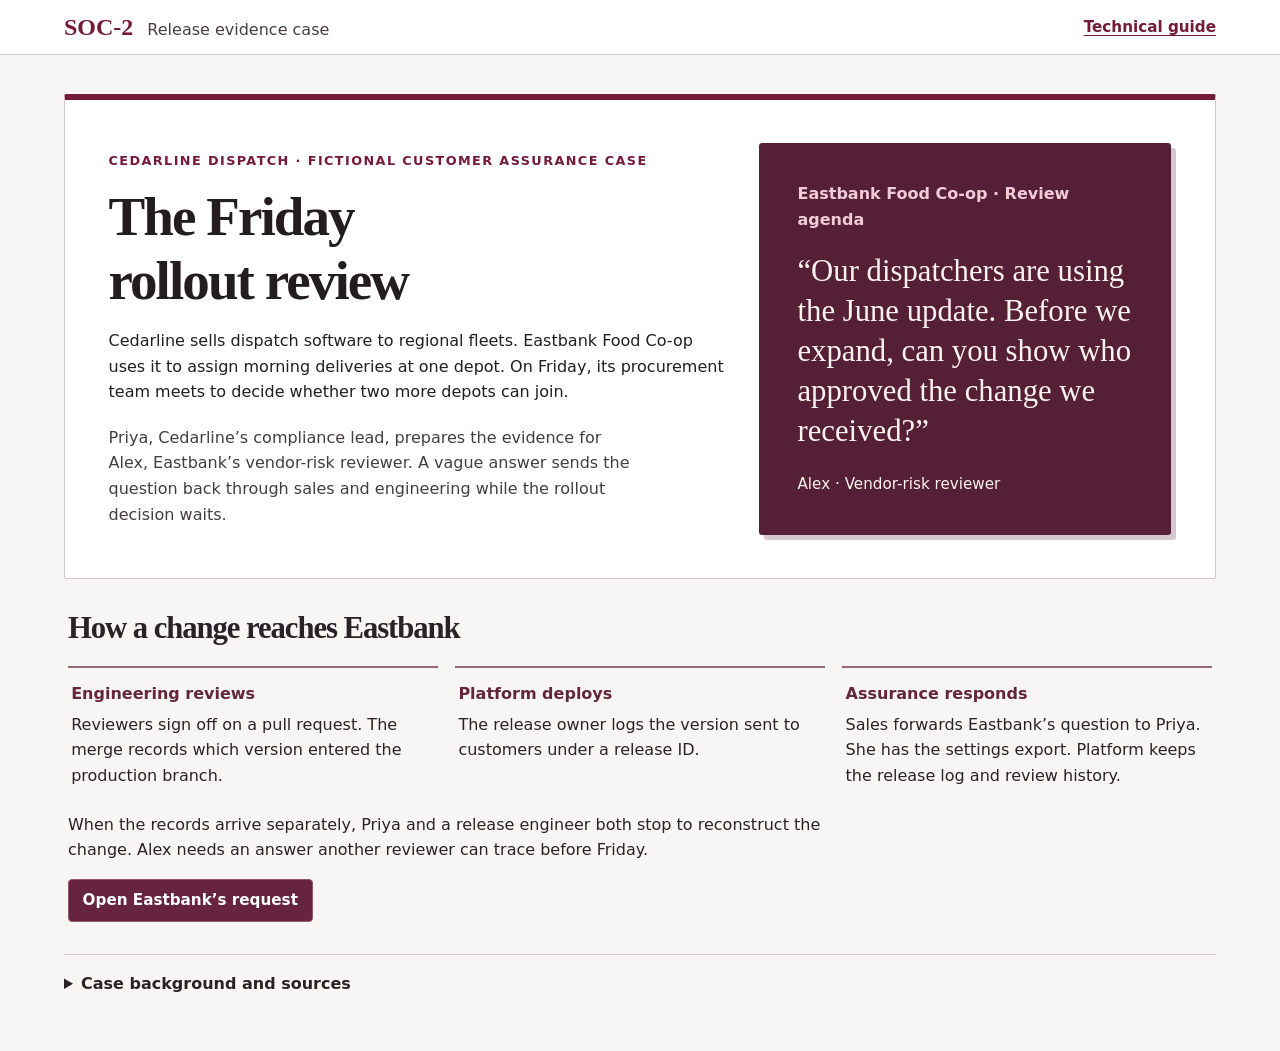
==== commit cb7a4a46: "Follow a customer rollout review from change records to a scoped assurance reply" ====
--- a/demo/index.html
+++ b/demo/index.html
@@ -9,7 +9,7 @@
   <meta property="og:type" content="website">
   <meta property="og:site_name" content="SOC-2 readiness workspace">
   <meta property="og:title" content="SOC-2 readiness workspace · Interactive sample">
-  <meta property="og:description" content="Decide what a passing branch-settings check can tell a customer about a production release, then compare manual evidence collection with a local pilot.">
+  <meta property="og:description" content="Follow a customer’s rollout review from an evidence request to a change-management workpaper.">
   <meta property="og:url" content="https://safetymp.github.io/SOC-2/">
   <meta name="twitter:card" content="summary">
   <meta name="twitter:title" content="SOC-2 readiness workspace · Interactive sample">
@@ -35,8 +35,8 @@
     <main id="main" tabindex="-1">
       <section class="panel guide-note">
         <p class="eyebrow">Change management · Synthetic case</p>
-        <h1>Who approved the release?</h1>
-        <p>A customer asks who signed off on a production release. Decide which records the compliance lead should request.</p>
+        <h1>The Friday rollout review</h1>
+        <p>Eastbank is weighing a rollout to two more depots. Follow the change from Cedarline’s engineering team to the customer review.</p>
         <p><a href="./about.html">About the SOC-2 project and its assessment scope</a></p>
         <p role="status">Opening the interactive sample…</p>
       </section>
--- a/demo/styles.css
+++ b/demo/styles.css
@@ -271,3 +271,34 @@
 .trace-events {list-style:none;padding:0}
 .trace-events time {font-family:ui-monospace,monospace;margin-right:.5rem}
 .trace-guide summary {cursor:pointer}
+.review-letter { margin:0; background:#551f36; color:#fff3ef; padding:clamp(1.25rem,3vw,2.4rem); border-radius:.2rem; box-shadow:5px 5px 0 #d7c8ce; }
+.review-letter p { color:#f1ccd8; font-weight:650; margin:0; }
+.review-letter blockquote { font: 500 clamp(1.3rem,2.4vw,2rem)/1.3 Georgia,serif; margin:1.2rem 0; }
+.review-letter span { font-size:.95rem; }
+.case-journey ol, .method-steps { display:grid; grid-template-columns:repeat(3,minmax(0,1fr)); gap:1.1rem; list-style:none; padding:0; margin:1.25rem 0; }
+.case-journey li, .method-steps div { padding:.8rem .2rem .2rem; border-top:2px solid #96677c; }
+.case-journey b, .case-journey span { display:block; }
+.case-journey b, .method-steps dt { color:#63263d; font-weight:650; }
+.case-journey span { margin-top:.3rem; }
+.case-primary, .case-picks button { min-height:2.7rem; padding:.55rem .85rem; font:600 .95rem/1.3 system-ui,sans-serif; border:1px solid #925970; border-radius:.25rem; background:white; color:#59283a; cursor:pointer; }
+.case-primary, .case-picks button[aria-pressed="true"] { background:#66243e; color:white; }
+.case-picks { display:flex; flex-wrap:wrap; gap:.5rem; }
+.inbox-grid, .pilot-desk { display:grid; grid-template-columns:minmax(0,1fr) minmax(0,1fr); gap:clamp(1rem,3vw,2rem); align-items:start; }
+.inbox-grid .case-actions { margin:0; }
+.settings-card, .method-slip { background:#faf4f4; padding:1rem 1.25rem; border:1px solid #ddcdd3; }
+.settings-card { margin:0; }
+.settings-card figcaption,.settings-card dd { font-weight:650; }
+.settings-card dl div { display:flex; justify-content:space-between; gap:1rem; border-bottom:1px dashed #b7a0aa; padding:.5rem 0; }
+.settings-card dd,.method-steps dd { margin:0; }
+.method-slip,.paper-signoff { margin-block:1.4rem; }
+.scope-figure blockquote { margin:.8rem 0 0; font:1.25rem/1.4 Georgia,serif; }
+.method-slip h3,.paper-signoff h3,.pilot-desk h3 { font:600 1.35rem/1.3 Georgia,serif; }
+.case-reading { padding:1rem 0; max-width:75ch; }
+.case-reading summary { font-weight:650; cursor:pointer; }
+.case-reading a { color:#722941; }
+.case-layout main :focus-visible { outline:3px solid #8d3c60; outline-offset:3px; }
+@media(max-width:700px) {
+  .case-journey ol,.method-steps,.inbox-grid,.pilot-desk { grid-template-columns:1fr; }
+  .case-journey ol { gap:.4rem; }
+  .case-journey li { border:0; border-left:2px solid #96677c; padding:.25rem .8rem; }
+}
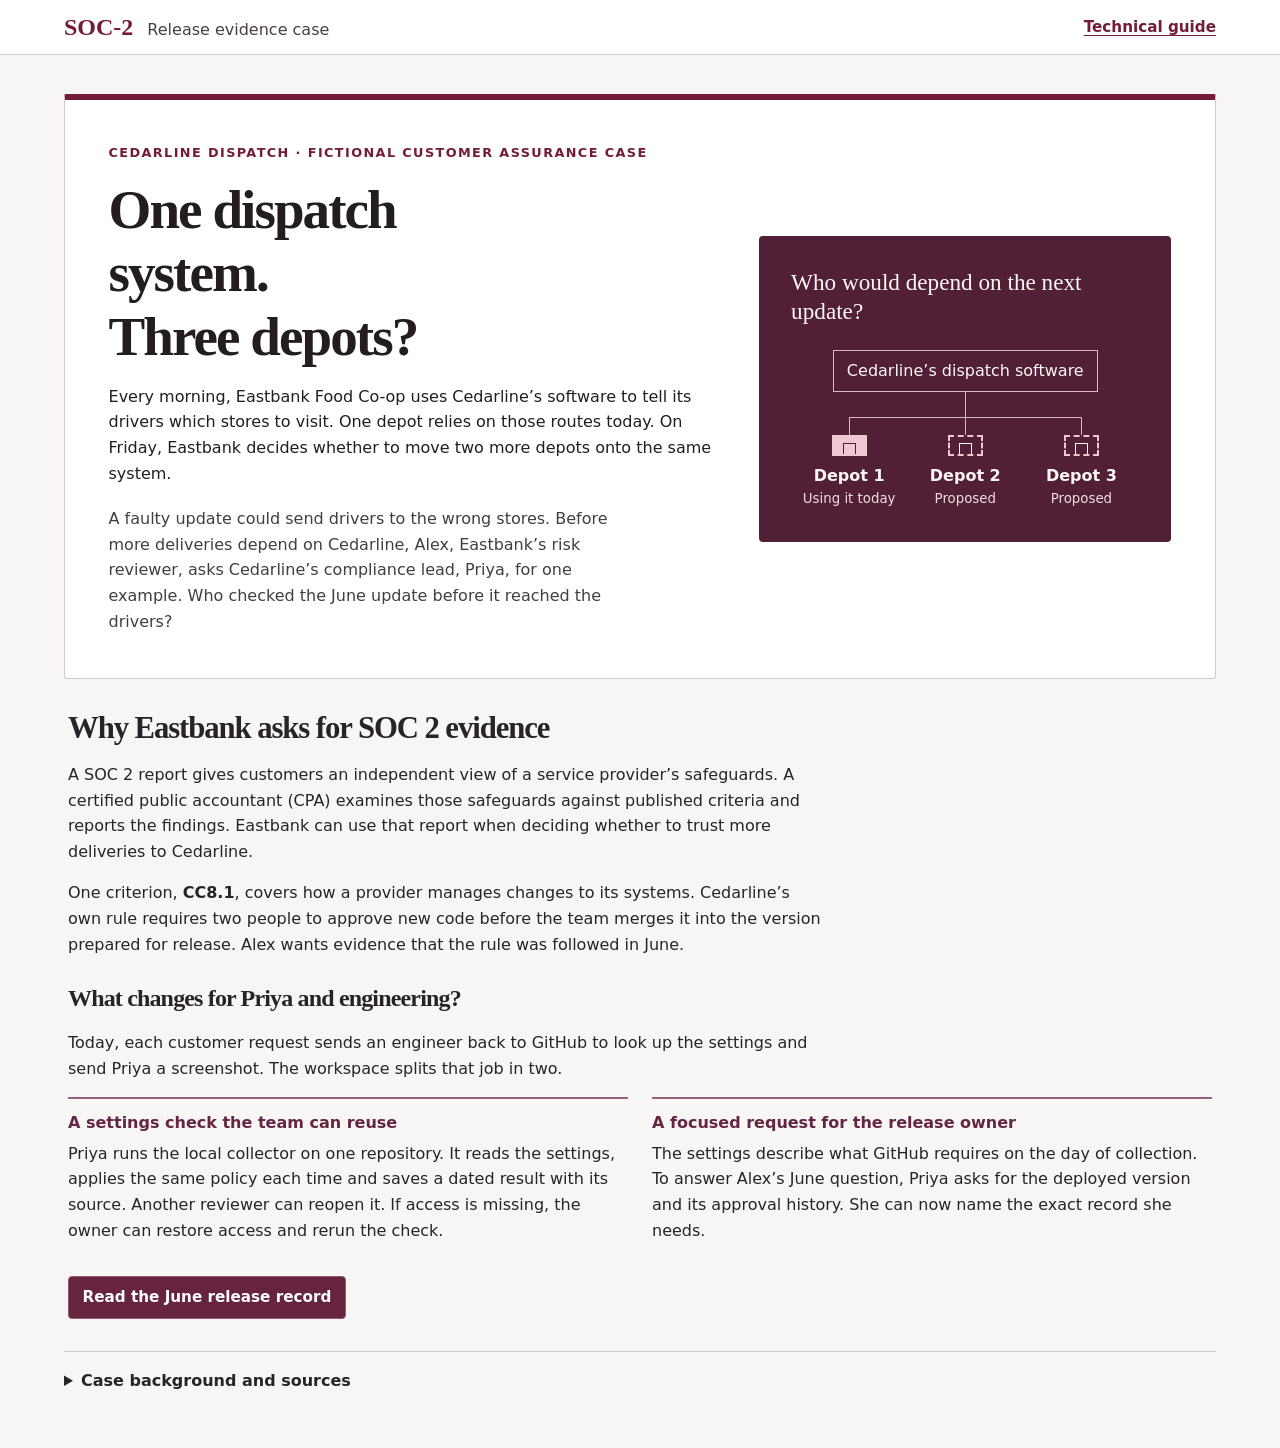
==== commit 1eb9e2d9: "Explain the rollout stakes and let readers trace the June release" ====
--- a/demo/index.html
+++ b/demo/index.html
@@ -35,8 +35,8 @@
     <main id="main" tabindex="-1">
       <section class="panel guide-note">
         <p class="eyebrow">Change management · Synthetic case</p>
-        <h1>The Friday rollout review</h1>
-        <p>Eastbank is weighing a rollout to two more depots. Follow the change from Cedarline’s engineering team to the customer review.</p>
+        <h1>One dispatch system. Three depots?</h1>
+        <p>Eastbank uses Cedarline to route deliveries at one depot. Before two more depots join, its risk reviewer wants to know who approved the June software update.</p>
         <p><a href="./about.html">About the SOC-2 project and its assessment scope</a></p>
         <p role="status">Opening the interactive sample…</p>
       </section>
--- a/demo/styles.css
+++ b/demo/styles.css
@@ -302,3 +302,50 @@
   .case-journey ol { gap:.4rem; }
   .case-journey li { border:0; border-left:2px solid #96677c; padding:.25rem .8rem; }
 }
+
+.depot-map {
+  margin: 0;
+  align-self: center;
+  padding: clamp(1.25rem, 3vw, 2rem);
+  background: #522036;
+  color: #fff6f3;
+  border-radius: .25rem;
+}
+.depot-map figcaption {font: 500 1.45rem/1.25 Georgia, serif; margin-bottom: 1.5rem;}
+.dispatch-hub {max-width: max-content; margin: auto; border: 1px solid #dfb6c6; padding: .45rem .8rem; text-align: center;}
+.depot-map ul {position: relative; display: grid; grid-template-columns: repeat(3, 1fr); padding: 1.6rem 0 0; list-style: none; margin: 0;}
+.depot-map ul::before {content: ""; position: absolute; top: 0; left: 50%; height: 1.6rem; border-left: 1px solid #dfb6c6;}
+.depot-map li {position: relative; text-align: center; display: grid; justify-items: center; padding-top: 1.1rem;}
+.depot-map li::before {content: ""; position: absolute; top: 0; width: 100%; border-top: 1px solid #dfb6c6;}
+.depot-map li:first-child::before {left: 50%; width: 50%;}
+.depot-map li:last-child::before {right: 50%; width: 50%;}
+.depot-map li::after {content: ""; position: absolute; top: 0; height: 1.1rem; border-left: 1px solid #dfb6c6;}
+.depot-map i {box-sizing: border-box; width: 2.2rem; height: 1.35rem; border: 2px solid #f0c6d5; display: grid; justify-items: center; align-items: end; margin-bottom: .4rem;}
+.depot-map i span {width: .8rem; height: .7rem; border: 1px solid currentColor; border-bottom: 0;}
+.depot-map .live i {background: #f0c6d5; color: #522036;}
+.depot-map .planned i {border-style: dashed;}
+.depot-map small {color: #f2dce1;}
+.soc-primer > h3 {font: 600 1.5rem/1.3 Georgia, serif; margin-top: 1.6rem;}
+.evidence-bridge {display: grid; grid-template-columns: repeat(2, minmax(0,1fr)); column-gap: 1.5rem; row-gap: 1rem; margin: 1rem 0 1.4rem;}
+.evidence-bridge > div {border-top: 2px solid #98617a; padding: .65rem 0;}
+.evidence-bridge dt {font-weight: 700; color: #642640;}
+.evidence-bridge dd {margin: .35rem 0 0; max-width: 60ch;}
+.case-question {font-size: 1.15rem;}
+.record-picker {margin: 1rem 0;}
+.release-packet {background: #faf6f5; padding: 1rem 1.2rem; border: 1px solid #dfcdd4;}
+.release-packet .event-strip {display: flex; margin: 1.5rem 0 .7rem;}
+.event-strip li {position: relative; flex: 1; display: flex; flex-direction: column; gap: .05rem; border-top: 2px solid #af8b99; padding: .55rem .4rem 0 0;}
+.event-strip li::before {content: ""; position: absolute; top: -.32rem; left: 0; width: .5rem; height: .5rem; background: #87546a; border-radius: 50%;}
+.event-strip .merge-event {font-weight: 700;}
+.event-strip .merge-event::before {border-radius: 0; transform: rotate(45deg); background: #53223a;}
+.alternate-file {padding-top: .75rem; border-top: 1px solid #d1c9cb;}
+.alternate-file summary, .paper-signoff summary {cursor: pointer; font-weight: 600; color: #642640;}
+.alternate-file .inbox-grid {margin: 1rem 0;}
+@media (max-width: 640px) {
+  .evidence-bridge {grid-template-columns: 1fr;}
+  .release-packet .event-strip {display: grid; margin: 1rem 0;}
+  .event-strip li {display: grid; grid-template-columns: 3.4rem 1fr; border-top: 0; border-left: 2px solid #af8b99; padding: .35rem 0 .35rem .9rem;}
+  .event-strip li::before {top: .85rem; left: -.31rem;}
+}
+.event-strip li small {display: block; font-size: .78rem; font-weight: 400; color: #59484e;}
+.scenario-note {margin-bottom: -.5rem; color: #59484e;}
